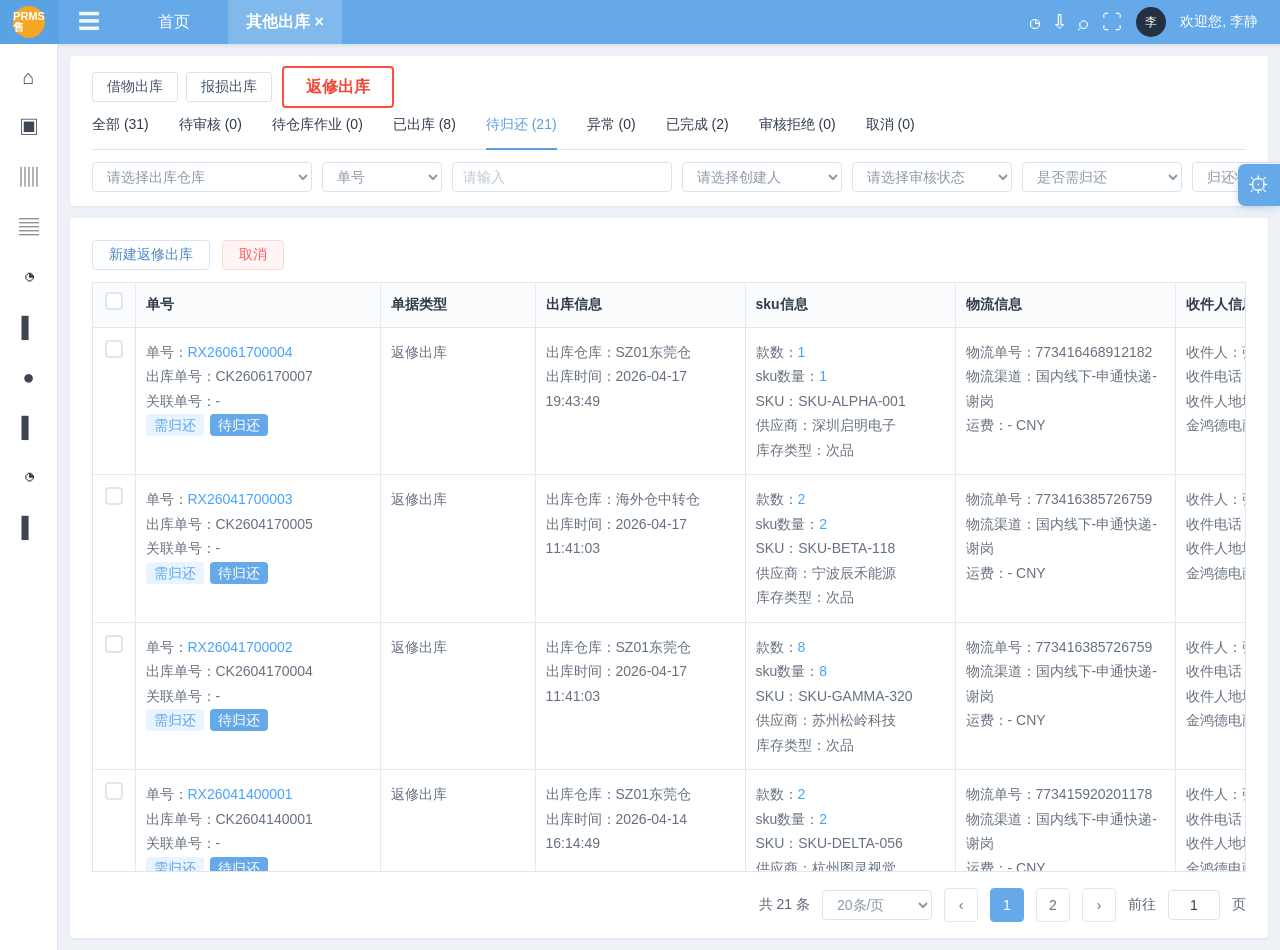
==== other-outbound-repair/index.html @ 4d8e74fb "add repair outbound standalone page" ====
<!doctype html>
<html lang="zh-CN">
<head>
  <meta charset="UTF-8" />
  <meta name="viewport" content="width=device-width, initial-scale=1.0" />
  <title>其他出库 - 返修出库原型</title>
  <style>
    * { box-sizing: border-box; }
    body {
      margin: 0;
      background: #eef2f7;
      color: #2f3b4a;
      font-family: -apple-system, BlinkMacSystemFont, "Segoe UI", "PingFang SC", "Microsoft YaHei", Arial, sans-serif;
      font-size: 14px;
    }
    button, input, select { font: inherit; }
    .topbar {
      height: 44px;
      background: #65a9e8;
      color: #fff;
      display: flex;
      align-items: center;
      box-shadow: 0 1px 4px rgba(29, 78, 130, .18);
    }
    .brand {
      width: 58px;
      height: 44px;
      display: flex;
      align-items: center;
      justify-content: center;
      background: #5aa2e4;
    }
    .brand-badge {
      width: 32px;
      height: 32px;
      border-radius: 50%;
      background: #f5a623;
      display: flex;
      align-items: center;
      justify-content: center;
      font-size: 11px;
      font-weight: 700;
      line-height: 1;
    }
    .menu-toggle {
      width: 62px;
      text-align: center;
      font-size: 22px;
      opacity: .95;
    }
    .main-nav {
      height: 44px;
      display: flex;
      align-items: stretch;
    }
    .main-nav a {
      min-width: 108px;
      padding: 0 18px;
      color: #fff;
      text-decoration: none;
      display: flex;
      align-items: center;
      justify-content: center;
      font-size: 16px;
    }
    .main-nav a.active {
      background: rgba(255,255,255,.18);
      font-weight: 600;
    }
    .top-actions {
      margin-left: auto;
      display: flex;
      align-items: center;
      gap: 14px;
      padding-right: 22px;
    }
    .top-icon { font-size: 20px; opacity: .95; }
    .avatar {
      width: 30px;
      height: 30px;
      border-radius: 50%;
      background: #233142;
      display: inline-flex;
      align-items: center;
      justify-content: center;
      font-size: 12px;
    }
    .layout {
      display: grid;
      grid-template-columns: 58px 1fr;
      min-height: calc(100vh - 44px);
    }
    .sidebar {
      background: #fff;
      border-right: 1px solid #dfe6ef;
      padding-top: 20px;
      display: flex;
      flex-direction: column;
      align-items: center;
      gap: 24px;
    }
    .side-icon {
      width: 26px;
      height: 26px;
      color: #3d4652;
      display: flex;
      align-items: center;
      justify-content: center;
      font-size: 20px;
    }
    .content {
      padding: 12px;
      min-width: 1200px;
    }
    .panel {
      background: #fff;
      border-radius: 4px;
      box-shadow: 0 1px 3px rgba(15, 23, 42, .06);
      margin-bottom: 12px;
      padding: 12px 22px 14px;
    }
    .biz-tabs {
      display: flex;
      align-items: center;
      gap: 8px;
      height: 38px;
      margin-bottom: 10px;
    }
    .biz-tab {
      min-width: 86px;
      height: 30px;
      border: 1px solid #d7e3ef;
      background: #fff;
      color: #41546a;
      border-radius: 3px;
      cursor: pointer;
    }
    .biz-tab.active {
      background: #67a9e7;
      border-color: #67a9e7;
      color: #fff;
    }
    .biz-tab.repair {
      position: relative;
      min-width: 112px;
      height: 42px;
      margin-left: 2px;
      border: 2px solid #ff4d3d;
      color: #f0493a;
      background: #fff;
      font-size: 16px;
      font-weight: 600;
      border-radius: 4px;
    }
    .state-tabs {
      display: flex;
      align-items: center;
      gap: 30px;
      height: 34px;
      border-bottom: 1px solid #dce4ec;
      margin-bottom: 12px;
    }
    .state-tab {
      height: 34px;
      color: #2f3b4a;
      cursor: pointer;
      white-space: nowrap;
      border-bottom: 2px solid transparent;
    }
    .state-tab.active {
      color: #5a9fe2;
      border-bottom-color: #5a9fe2;
    }
    .filters {
      display: grid;
      grid-template-columns: 220px 120px 220px 160px 160px 160px 150px 150px minmax(220px, 1fr) auto auto;
      gap: 10px;
      align-items: center;
    }
    .input, .select {
      width: 100%;
      height: 30px;
      border: 1px solid #dbe3ec;
      border-radius: 4px;
      background: #fff;
      color: #374151;
      padding: 0 10px;
      outline: none;
    }
    .input::placeholder { color: #bcc7d3; }
    .select { color: #8b98a8; }
    .date-range {
      display: grid;
      grid-template-columns: 1fr 24px 1fr;
      align-items: center;
      border: 1px solid #dbe3ec;
      border-radius: 4px;
      height: 30px;
      padding: 0 8px;
      color: #9aa6b4;
    }
    .date-range input {
      border: 0;
      outline: 0;
      min-width: 0;
      color: #8b98a8;
    }
    .btn {
      height: 30px;
      border: 1px solid #d6e5f5;
      border-radius: 4px;
      padding: 0 16px;
      background: #fff;
      color: #4b87c8;
      cursor: pointer;
      white-space: nowrap;
    }
    .btn.primary {
      background: #65a9e8;
      border-color: #65a9e8;
      color: #fff;
    }
    .btn.gray {
      background: #8b94a1;
      border-color: #8b94a1;
      color: #fff;
    }
    .btn.danger-light {
      color: #ff5b5b;
      background: #fff5f5;
      border-color: #ffd5d5;
    }
    .table-panel {
      background: #fff;
      border-radius: 4px;
      box-shadow: 0 1px 3px rgba(15, 23, 42, .06);
      padding: 22px 22px 16px;
    }
    .toolbar {
      display: flex;
      gap: 12px;
      margin-bottom: 12px;
    }
    .table-wrap {
      border: 1px solid #e1e6ec;
      overflow: auto;
      max-height: calc(100vh - 310px);
    }
    table {
      width: 100%;
      min-width: 1800px;
      border-collapse: collapse;
      table-layout: fixed;
    }
    th, td {
      border-right: 1px solid #e5e9ef;
      border-bottom: 1px solid #e5e9ef;
      padding: 12px 10px;
      vertical-align: top;
      text-align: left;
      line-height: 1.75;
      color: #66717f;
    }
    th {
      height: 42px;
      padding: 9px 10px;
      color: #2f3b4a;
      font-weight: 600;
      background: #fbfcfe;
    }
    tr:hover td { background: #fbfdff; }
    .check-col { width: 42px; text-align: center; }
    .order-col { width: 245px; }
    .type-col { width: 155px; }
    .warehouse-col { width: 210px; }
    .sku-col { width: 210px; }
    .logistics-col { width: 220px; }
    .receiver-col { width: 260px; }
    .other-col { width: 210px; }
    .time-col { width: 250px; }
    .action-col { width: 80px; text-align: center; }
    .link {
      color: #45a2ff;
      text-decoration: none;
      cursor: pointer;
    }
    .link-danger { color: #ff4d5f; }
    .tag {
      display: inline-flex;
      align-items: center;
      height: 22px;
      padding: 0 8px;
      border-radius: 4px;
      background: #e8f4ff;
      color: #5ca5eb;
      margin-right: 6px;
    }
    .tag.active { background: #66a9e9; color: #fff; }
    .checkbox {
      width: 18px;
      height: 18px;
      border: 2px solid #dfe6ee;
      border-radius: 4px;
      display: inline-block;
      background: #fff;
    }
    .pagination {
      display: flex;
      justify-content: flex-end;
      align-items: center;
      gap: 12px;
      padding-top: 16px;
      color: #5c6673;
    }
    .page-btn {
      width: 34px;
      height: 34px;
      border: 1px solid #e1e7ee;
      background: #fff;
      color: #6b7280;
      border-radius: 4px;
    }
    .page-btn.active {
      background: #65a9e8;
      color: #fff;
      border-color: #65a9e8;
    }
    .setting-float {
      position: fixed;
      right: 0;
      top: 164px;
      width: 42px;
      height: 42px;
      border-radius: 7px 0 0 7px;
      background: #65a9e8;
      color: #fff;
      display: flex;
      align-items: center;
      justify-content: center;
      font-size: 22px;
      box-shadow: 0 2px 8px rgba(52, 118, 176, .24);
    }
  </style>
</head>
<body>
  <header class="topbar">
    <div class="brand"><div class="brand-badge">PRMS<br>售</div></div>
    <div class="menu-toggle">☰</div>
    <nav class="main-nav">
      <a href="#">首页</a>
      <a class="active" href="#">其他出库 ×</a>
    </nav>
    <div class="top-actions">
      <span class="top-icon">◷</span>
      <span class="top-icon">⇩</span>
      <span class="top-icon">⌕</span>
      <span class="top-icon">⛶</span>
      <span class="avatar">李</span>
      <span>欢迎您, 李静</span>
    </div>
  </header>

  <div class="layout">
    <aside class="sidebar">
      <div class="side-icon">⌂</div>
      <div class="side-icon">▣</div>
      <div class="side-icon">▥</div>
      <div class="side-icon">▤</div>
      <div class="side-icon">◔</div>
      <div class="side-icon">▌</div>
      <div class="side-icon">●</div>
      <div class="side-icon">▌</div>
      <div class="side-icon">◔</div>
      <div class="side-icon">▌</div>
    </aside>

    <main class="content">
      <section class="panel">
        <div class="biz-tabs">
          <button class="biz-tab">借物出库</button>
          <button class="biz-tab">报损出库</button>
          <button class="biz-tab repair active">返修出库</button>
        </div>

        <div class="state-tabs">
          <div class="state-tab">全部 (31)</div>
          <div class="state-tab">待审核 (0)</div>
          <div class="state-tab">待仓库作业 (0)</div>
          <div class="state-tab">已出库 (8)</div>
          <div class="state-tab active">待归还 (21)</div>
          <div class="state-tab">异常 (0)</div>
          <div class="state-tab">已完成 (2)</div>
          <div class="state-tab">审核拒绝 (0)</div>
          <div class="state-tab">取消 (0)</div>
        </div>

        <div class="filters">
          <select class="select"><option>请选择出库仓库</option><option>SZ01东莞仓</option><option>海外仓中转仓</option></select>
          <select class="select"><option>单号</option><option>SKU</option><option>供应商</option></select>
          <input class="input" placeholder="请输入" />
          <select class="select"><option>请选择创建人</option><option>张晶</option><option>李静</option></select>
          <select class="select"><option>请选择审核状态</option><option>待审核</option><option>审核通过</option></select>
          <select class="select"><option>是否需归还</option><option>是</option><option>否</option></select>
          <select class="select"><option>归还状态</option><option>待归还</option><option>部分归还</option><option>已归还</option></select>
          <select class="select"><option>创建时间</option><option>更新时间</option></select>
          <div class="date-range"><input placeholder="开始日期" /><span>-</span><input placeholder="结束日期" /></div>
          <button class="btn primary">搜索</button>
          <button class="btn gray">重置</button>
        </div>
      </section>

      <section class="table-panel">
        <div class="toolbar">
          <button class="btn">新建返修出库</button>
          <button class="btn danger-light">取消</button>
        </div>

        <div class="table-wrap">
          <table>
            <thead>
              <tr>
                <th class="check-col"><span class="checkbox"></span></th>
                <th class="order-col">单号</th>
                <th class="type-col">单据类型</th>
                <th class="warehouse-col">出库信息</th>
                <th class="sku-col">sku信息</th>
                <th class="logistics-col">物流信息</th>
                <th class="receiver-col">收件人信息</th>
                <th class="other-col">其他</th>
                <th class="time-col">时间</th>
                <th class="action-col">操作</th>
              </tr>
            </thead>
            <tbody id="tableBody"></tbody>
          </table>
        </div>
        <div class="pagination">
          <span>共 21 条</span>
          <select class="select" style="width:110px;min-width:110px"><option>20条/页</option></select>
          <button class="page-btn">‹</button>
          <button class="page-btn active">1</button>
          <button class="page-btn">2</button>
          <button class="page-btn">›</button>
          <span>前往</span>
          <input class="input" style="width:52px;min-width:52px;text-align:center" value="1" />
          <span>页</span>
        </div>
      </section>
    </main>
  </div>

  <div class="setting-float">⚙</div>

  <script>
    const rows = [
      { no:'RX26061700004', out:'CK2606170007', warehouse:'SZ01东莞仓', time:'2026-04-17 19:43:49', style:1, qty:1, sku:'SKU-ALPHA-001', vendor:'深圳启明电子', repair:'待归还', logistics:'773416468912182', channel:'国内线下-申通快递-谢岗', receiver:'张晶', phone:'18975537514', address:'中国广东省深圳市龙岗区金鸿德电商产业园C栋5楼（前台收）', create:'2026-04-17 15:22:49', update:'2026-04-21 11:02:38' },
      { no:'RX26041700003', out:'CK2604170005', warehouse:'海外仓中转仓', time:'2026-04-17 11:41:03', style:2, qty:2, sku:'SKU-BETA-118', vendor:'宁波辰禾能源', repair:'待归还', logistics:'773416385726759', channel:'国内线下-申通快递-谢岗', receiver:'张晶', phone:'18975537514', address:'中国广东省深圳市龙岗区金鸿德电商产业园C栋5楼（前台收）', create:'2026-04-17 10:35:21', update:'2026-04-21 11:02:34' },
      { no:'RX26041700002', out:'CK2604170004', warehouse:'SZ01东莞仓', time:'2026-04-17 11:41:03', style:8, qty:8, sku:'SKU-GAMMA-320', vendor:'苏州松岭科技', repair:'待归还', logistics:'773416385726759', channel:'国内线下-申通快递-谢岗', receiver:'张晶', phone:'18975537514', address:'中国广东省深圳市龙岗区金鸿德电商产业园C栋5楼（前台收）', create:'2026-04-17 10:34:25', update:'2026-04-21 11:01:52' },
      { no:'RX26041400001', out:'CK2604140001', warehouse:'SZ01东莞仓', time:'2026-04-14 16:14:49', style:2, qty:2, sku:'SKU-DELTA-056', vendor:'杭州图灵视觉', repair:'待归还', logistics:'773415920201178', channel:'国内线下-申通快递-谢岗', receiver:'张晶', phone:'18975537514', address:'中国广东省深圳市龙岗区金鸿德电商产业园C栋5楼（前台收）', create:'2026-04-14 10:41:06', update:'2026-04-21 11:01:48' },
      { no:'RX26041000002', out:'CK2604100002', warehouse:'SZ01东莞仓', time:'2026-04-10 18:46:37', style:2, qty:2, sku:'SKU-EPS-205', vendor:'东莞锐鑫电子', repair:'待归还', logistics:'773415281422994', channel:'淘宝-申通（谢岗）', receiver:'张晶', phone:'18975537514', address:'中国广东省深圳市龙岗区金鸿德电商产业园C栋5楼（前台收）', create:'2026-04-10 11:07:04', update:'2026-04-17 09:48:53' }
    ];

    const body = document.querySelector('#tableBody');
    body.innerHTML = rows.map(row => `
      <tr>
        <td class="check-col"><span class="checkbox"></span></td>
        <td>
          单号：<a class="link">${row.no}</a><br>
          出库单号：${row.out}<br>
          关联单号：-<br>
          <span class="tag">需归还</span><span class="tag active">${row.repair}</span>
        </td>
        <td>返修出库</td>
        <td>出库仓库：${row.warehouse}<br>出库时间：${row.time}</td>
        <td>
          款数：<a class="link">${row.style}</a><br>
          sku数量：<a class="link">${row.qty}</a><br>
          SKU：${row.sku}<br>
          供应商：${row.vendor}<br>
          库存类型：次品
        </td>
        <td>物流单号：${row.logistics}<br>物流渠道：${row.channel}<br>运费：- CNY</td>
        <td>收件人：${row.receiver}<br>收件电话：${row.phone}<br>收件人地址：${row.address}</td>
        <td>所属部门：产品开发中心-工业开发部<br>备注：返修出库<br>附件：<a class="link">上传</a></td>
        <td>创建人：张晶<br>创建时间：${row.create}<br>更新人：张晶<br>更新时间：${row.update}</td>
        <td class="action-col">
          <a class="link">查看</a><br>
          <a class="link">返修</a><br>
          <a class="link-danger">报损</a><br>
          <a class="link">日志</a>
        </td>
      </tr>
    `).join('');

    document.querySelectorAll('.biz-tab').forEach(tab => {
      tab.addEventListener('click', () => {
        document.querySelectorAll('.biz-tab').forEach(item => item.classList.remove('active'));
        tab.classList.add('active');
      });
    });
    document.querySelectorAll('.state-tab').forEach(tab => {
      tab.addEventListener('click', () => {
        document.querySelectorAll('.state-tab').forEach(item => item.classList.remove('active'));
        tab.classList.add('active');
      });
    });
  </script>
</body>
</html>
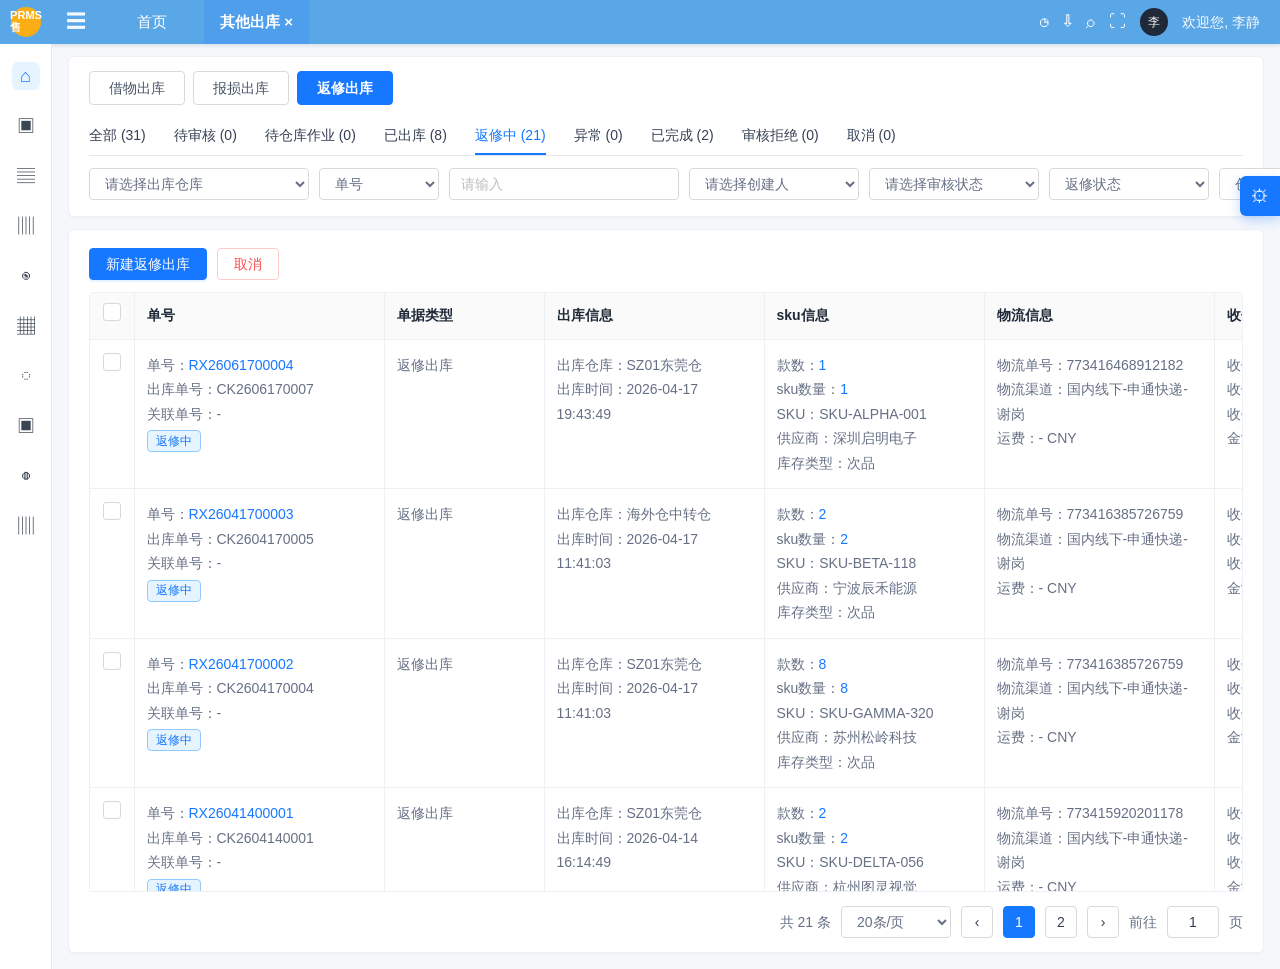
==== commit 2397495f: "polish repair outbound ant layout" ====
--- a/other-outbound-repair/index.html
+++ b/other-outbound-repair/index.html
@@ -3,49 +3,60 @@
 <head>
   <meta charset="UTF-8" />
   <meta name="viewport" content="width=device-width, initial-scale=1.0" />
-  <title>其他出库 - 返修出库原型</title>
+  <title>其他出库 - 返修出库</title>
   <style>
+    :root {
+      --primary: #1677ff;
+      --primary-hover: #4096ff;
+      --text: #1f2937;
+      --muted: #667085;
+      --border: #d9d9d9;
+      --border-light: #edf0f5;
+      --bg: #f5f7fa;
+      --header: #5aa7e8;
+      --danger: #ff4d4f;
+    }
     * { box-sizing: border-box; }
     body {
       margin: 0;
-      background: #eef2f7;
-      color: #2f3b4a;
+      background: var(--bg);
+      color: var(--text);
       font-family: -apple-system, BlinkMacSystemFont, "Segoe UI", "PingFang SC", "Microsoft YaHei", Arial, sans-serif;
       font-size: 14px;
+      line-height: 1.5715;
     }
     button, input, select { font: inherit; }
     .topbar {
       height: 44px;
-      background: #65a9e8;
-      color: #fff;
-      display: flex;
-      align-items: center;
-      box-shadow: 0 1px 4px rgba(29, 78, 130, .18);
+      background: var(--header);
+      color: #fff;
+      display: flex;
+      align-items: center;
+      box-shadow: 0 1px 4px rgba(31, 74, 120, .18);
     }
     .brand {
-      width: 58px;
+      width: 52px;
       height: 44px;
       display: flex;
       align-items: center;
       justify-content: center;
-      background: #5aa2e4;
     }
     .brand-badge {
-      width: 32px;
-      height: 32px;
+      width: 30px;
+      height: 30px;
       border-radius: 50%;
-      background: #f5a623;
+      background: #faad14;
       display: flex;
       align-items: center;
       justify-content: center;
       font-size: 11px;
       font-weight: 700;
-      line-height: 1;
+      line-height: 1.05;
     }
     .menu-toggle {
-      width: 62px;
+      width: 48px;
       text-align: center;
-      font-size: 22px;
+      font-size: 20px;
       opacity: .95;
     }
     .main-nav {
@@ -54,17 +65,17 @@
       align-items: stretch;
     }
     .main-nav a {
-      min-width: 108px;
-      padding: 0 18px;
+      min-width: 104px;
+      padding: 0 16px;
       color: #fff;
       text-decoration: none;
       display: flex;
       align-items: center;
       justify-content: center;
-      font-size: 16px;
+      font-size: 15px;
     }
     .main-nav a.active {
-      background: rgba(255,255,255,.18);
+      background: rgba(22, 119, 255, .18);
       font-weight: 600;
     }
     .top-actions {
@@ -72,14 +83,15 @@
       display: flex;
       align-items: center;
       gap: 14px;
-      padding-right: 22px;
-    }
-    .top-icon { font-size: 20px; opacity: .95; }
+      padding-right: 20px;
+      color: rgba(255,255,255,.95);
+    }
+    .top-icon { font-size: 17px; }
     .avatar {
-      width: 30px;
-      height: 30px;
+      width: 28px;
+      height: 28px;
       border-radius: 50%;
-      background: #233142;
+      background: #1f2937;
       display: inline-flex;
       align-items: center;
       justify-content: center;
@@ -87,220 +99,245 @@
     }
     .layout {
       display: grid;
-      grid-template-columns: 58px 1fr;
+      grid-template-columns: 52px minmax(1180px, 1fr);
       min-height: calc(100vh - 44px);
     }
     .sidebar {
       background: #fff;
-      border-right: 1px solid #dfe6ef;
-      padding-top: 20px;
+      border-right: 1px solid #e6ebf2;
+      padding-top: 18px;
       display: flex;
       flex-direction: column;
       align-items: center;
-      gap: 24px;
+      gap: 22px;
     }
     .side-icon {
-      width: 26px;
-      height: 26px;
-      color: #3d4652;
+      width: 28px;
+      height: 28px;
+      color: #3b4654;
       display: flex;
       align-items: center;
       justify-content: center;
-      font-size: 20px;
+      border-radius: 6px;
+      font-size: 18px;
+    }
+    .side-icon.active {
+      background: #e6f4ff;
+      color: var(--primary);
     }
     .content {
-      padding: 12px;
-      min-width: 1200px;
-    }
-    .panel {
-      background: #fff;
-      border-radius: 4px;
-      box-shadow: 0 1px 3px rgba(15, 23, 42, .06);
+      padding: 12px 16px 16px;
+      overflow-x: auto;
+    }
+    .card {
+      background: #fff;
+      border-radius: 6px;
+      box-shadow: 0 1px 2px rgba(16, 24, 40, .04);
+      border: 1px solid #edf0f5;
+    }
+    .filter-card {
+      padding: 14px 20px 16px;
       margin-bottom: 12px;
-      padding: 12px 22px 14px;
     }
     .biz-tabs {
       display: flex;
       align-items: center;
       gap: 8px;
+      margin-bottom: 12px;
+    }
+    .biz-tab {
+      height: 34px;
+      min-width: 96px;
+      padding: 0 18px;
+      border: 1px solid var(--border);
+      background: #fff;
+      color: #475467;
+      border-radius: 4px;
+      cursor: pointer;
+      transition: all .18s;
+    }
+    .biz-tab:hover {
+      color: var(--primary);
+      border-color: var(--primary-hover);
+    }
+    .biz-tab.active {
+      background: var(--primary);
+      border-color: var(--primary);
+      color: #fff;
+      font-weight: 600;
+    }
+    .state-tabs {
+      display: flex;
+      align-items: center;
+      gap: 28px;
+      min-height: 38px;
+      border-bottom: 1px solid #e5e7eb;
+      margin-bottom: 12px;
+      overflow-x: auto;
+      white-space: nowrap;
+    }
+    .state-tab {
       height: 38px;
-      margin-bottom: 10px;
-    }
-    .biz-tab {
-      min-width: 86px;
-      height: 30px;
-      border: 1px solid #d7e3ef;
-      background: #fff;
-      color: #41546a;
-      border-radius: 3px;
+      color: #344054;
       cursor: pointer;
-    }
-    .biz-tab.active {
-      background: #67a9e7;
-      border-color: #67a9e7;
-      color: #fff;
-    }
-    .biz-tab.repair {
-      position: relative;
-      min-width: 112px;
-      height: 42px;
-      margin-left: 2px;
-      border: 2px solid #ff4d3d;
-      color: #f0493a;
-      background: #fff;
-      font-size: 16px;
-      font-weight: 600;
-      border-radius: 4px;
-    }
-    .state-tabs {
-      display: flex;
-      align-items: center;
-      gap: 30px;
-      height: 34px;
-      border-bottom: 1px solid #dce4ec;
-      margin-bottom: 12px;
-    }
-    .state-tab {
-      height: 34px;
-      color: #2f3b4a;
-      cursor: pointer;
-      white-space: nowrap;
       border-bottom: 2px solid transparent;
-    }
+      display: flex;
+      align-items: center;
+      transition: all .18s;
+    }
+    .state-tab:hover { color: var(--primary); }
     .state-tab.active {
-      color: #5a9fe2;
-      border-bottom-color: #5a9fe2;
+      color: var(--primary);
+      border-bottom-color: var(--primary);
+      font-weight: 500;
     }
     .filters {
       display: grid;
-      grid-template-columns: 220px 120px 220px 160px 160px 160px 150px 150px minmax(220px, 1fr) auto auto;
+      grid-template-columns: 220px 120px 230px 170px 170px 160px 160px minmax(230px, 1fr) auto auto;
       gap: 10px;
       align-items: center;
     }
     .input, .select {
       width: 100%;
-      height: 30px;
-      border: 1px solid #dbe3ec;
-      border-radius: 4px;
-      background: #fff;
-      color: #374151;
-      padding: 0 10px;
+      height: 32px;
+      border: 1px solid var(--border);
+      border-radius: 4px;
+      background: #fff;
+      color: #344054;
+      padding: 0 11px;
       outline: none;
-    }
-    .input::placeholder { color: #bcc7d3; }
-    .select { color: #8b98a8; }
+      transition: border-color .18s, box-shadow .18s;
+    }
+    .input:focus, .select:focus, .date-range:focus-within {
+      border-color: var(--primary);
+      box-shadow: 0 0 0 2px rgba(22, 119, 255, .1);
+    }
+    .input::placeholder { color: #bfbfbf; }
+    .select { color: #667085; }
     .date-range {
       display: grid;
       grid-template-columns: 1fr 24px 1fr;
       align-items: center;
-      border: 1px solid #dbe3ec;
-      border-radius: 4px;
-      height: 30px;
-      padding: 0 8px;
-      color: #9aa6b4;
+      border: 1px solid var(--border);
+      border-radius: 4px;
+      height: 32px;
+      padding: 0 10px;
+      color: #98a2b3;
+      transition: border-color .18s, box-shadow .18s;
     }
     .date-range input {
       border: 0;
       outline: 0;
       min-width: 0;
-      color: #8b98a8;
+      color: #344054;
     }
     .btn {
-      height: 30px;
-      border: 1px solid #d6e5f5;
+      height: 32px;
+      border: 1px solid var(--border);
       border-radius: 4px;
       padding: 0 16px;
       background: #fff;
-      color: #4b87c8;
+      color: #344054;
       cursor: pointer;
       white-space: nowrap;
+      transition: all .18s;
+    }
+    .btn:hover {
+      color: var(--primary);
+      border-color: var(--primary-hover);
     }
     .btn.primary {
-      background: #65a9e8;
-      border-color: #65a9e8;
-      color: #fff;
-    }
-    .btn.gray {
-      background: #8b94a1;
-      border-color: #8b94a1;
+      background: var(--primary);
+      border-color: var(--primary);
+      color: #fff;
+      box-shadow: 0 2px 0 rgba(5, 145, 255, .1);
+    }
+    .btn.primary:hover {
+      background: var(--primary-hover);
+      border-color: var(--primary-hover);
       color: #fff;
     }
     .btn.danger-light {
-      color: #ff5b5b;
-      background: #fff5f5;
-      border-color: #ffd5d5;
-    }
-    .table-panel {
-      background: #fff;
-      border-radius: 4px;
-      box-shadow: 0 1px 3px rgba(15, 23, 42, .06);
-      padding: 22px 22px 16px;
+      color: var(--danger);
+      background: #fff;
+      border-color: #ffccc7;
+    }
+    .table-card {
+      padding: 18px 20px 14px;
     }
     .toolbar {
       display: flex;
-      gap: 12px;
+      gap: 10px;
       margin-bottom: 12px;
     }
     .table-wrap {
-      border: 1px solid #e1e6ec;
+      border: 1px solid var(--border-light);
+      border-radius: 4px;
       overflow: auto;
-      max-height: calc(100vh - 310px);
+      max-height: calc(100vh - 300px);
+      background: #fff;
     }
     table {
       width: 100%;
-      min-width: 1800px;
+      min-width: 1760px;
       border-collapse: collapse;
       table-layout: fixed;
     }
     th, td {
-      border-right: 1px solid #e5e9ef;
-      border-bottom: 1px solid #e5e9ef;
-      padding: 12px 10px;
+      border-right: 1px solid var(--border-light);
+      border-bottom: 1px solid var(--border-light);
+      padding: 13px 12px;
       vertical-align: top;
       text-align: left;
       line-height: 1.75;
-      color: #66717f;
+      color: #667085;
+      word-break: break-word;
     }
     th {
-      height: 42px;
-      padding: 9px 10px;
-      color: #2f3b4a;
+      position: sticky;
+      top: 0;
+      z-index: 1;
+      height: 44px;
+      padding: 10px 12px;
+      color: #1f2937;
       font-weight: 600;
-      background: #fbfcfe;
-    }
-    tr:hover td { background: #fbfdff; }
-    .check-col { width: 42px; text-align: center; }
-    .order-col { width: 245px; }
-    .type-col { width: 155px; }
-    .warehouse-col { width: 210px; }
-    .sku-col { width: 210px; }
-    .logistics-col { width: 220px; }
-    .receiver-col { width: 260px; }
-    .other-col { width: 210px; }
-    .time-col { width: 250px; }
-    .action-col { width: 80px; text-align: center; }
+      background: #fafafa;
+    }
+    tr:hover td { background: #fafcff; }
+    .check-col { width: 44px; text-align: center; }
+    .order-col { width: 250px; }
+    .type-col { width: 160px; }
+    .warehouse-col { width: 220px; }
+    .sku-col { width: 220px; }
+    .logistics-col { width: 230px; }
+    .receiver-col { width: 275px; }
+    .other-col { width: 220px; }
+    .time-col { width: 260px; }
+    .action-col { width: 82px; text-align: center; }
     .link {
-      color: #45a2ff;
+      color: var(--primary);
       text-decoration: none;
       cursor: pointer;
     }
-    .link-danger { color: #ff4d5f; }
-    .tag {
+    .link:hover { color: var(--primary-hover); }
+    .link-danger { color: var(--danger); }
+    .status-tag {
       display: inline-flex;
       align-items: center;
       height: 22px;
       padding: 0 8px;
       border-radius: 4px;
-      background: #e8f4ff;
-      color: #5ca5eb;
-      margin-right: 6px;
-    }
-    .tag.active { background: #66a9e9; color: #fff; }
+      background: #e6f4ff;
+      color: var(--primary);
+      border: 1px solid #91caff;
+      font-size: 12px;
+      margin-top: 4px;
+    }
     .checkbox {
       width: 18px;
       height: 18px;
-      border: 2px solid #dfe6ee;
-      border-radius: 4px;
+      border: 1px solid #d9d9d9;
+      border-radius: 3px;
       display: inline-block;
       background: #fff;
     }
@@ -308,37 +345,38 @@
       display: flex;
       justify-content: flex-end;
       align-items: center;
-      gap: 12px;
-      padding-top: 16px;
-      color: #5c6673;
+      gap: 10px;
+      padding-top: 14px;
+      color: #667085;
     }
     .page-btn {
-      width: 34px;
-      height: 34px;
-      border: 1px solid #e1e7ee;
-      background: #fff;
-      color: #6b7280;
-      border-radius: 4px;
+      min-width: 32px;
+      height: 32px;
+      border: 1px solid var(--border);
+      background: #fff;
+      color: #344054;
+      border-radius: 4px;
+      cursor: pointer;
     }
     .page-btn.active {
-      background: #65a9e8;
-      color: #fff;
-      border-color: #65a9e8;
+      background: var(--primary);
+      color: #fff;
+      border-color: var(--primary);
     }
     .setting-float {
       position: fixed;
       right: 0;
-      top: 164px;
-      width: 42px;
-      height: 42px;
-      border-radius: 7px 0 0 7px;
-      background: #65a9e8;
+      top: 176px;
+      width: 40px;
+      height: 40px;
+      border-radius: 6px 0 0 6px;
+      background: var(--primary);
       color: #fff;
       display: flex;
       align-items: center;
       justify-content: center;
-      font-size: 22px;
-      box-shadow: 0 2px 8px rgba(52, 118, 176, .24);
+      font-size: 18px;
+      box-shadow: 0 4px 12px rgba(22, 119, 255, .28);
     }
   </style>
 </head>
@@ -362,24 +400,24 @@
 
   <div class="layout">
     <aside class="sidebar">
-      <div class="side-icon">⌂</div>
+      <div class="side-icon active">⌂</div>
       <div class="side-icon">▣</div>
+      <div class="side-icon">▤</div>
       <div class="side-icon">▥</div>
-      <div class="side-icon">▤</div>
-      <div class="side-icon">◔</div>
-      <div class="side-icon">▌</div>
-      <div class="side-icon">●</div>
-      <div class="side-icon">▌</div>
-      <div class="side-icon">◔</div>
-      <div class="side-icon">▌</div>
+      <div class="side-icon">◉</div>
+      <div class="side-icon">▦</div>
+      <div class="side-icon">◌</div>
+      <div class="side-icon">▣</div>
+      <div class="side-icon">◍</div>
+      <div class="side-icon">▥</div>
     </aside>
 
     <main class="content">
-      <section class="panel">
+      <section class="card filter-card">
         <div class="biz-tabs">
           <button class="biz-tab">借物出库</button>
           <button class="biz-tab">报损出库</button>
-          <button class="biz-tab repair active">返修出库</button>
+          <button class="biz-tab active">返修出库</button>
         </div>
 
         <div class="state-tabs">
@@ -387,7 +425,7 @@
           <div class="state-tab">待审核 (0)</div>
           <div class="state-tab">待仓库作业 (0)</div>
           <div class="state-tab">已出库 (8)</div>
-          <div class="state-tab active">待归还 (21)</div>
+          <div class="state-tab active">返修中 (21)</div>
           <div class="state-tab">异常 (0)</div>
           <div class="state-tab">已完成 (2)</div>
           <div class="state-tab">审核拒绝 (0)</div>
@@ -400,18 +438,17 @@
           <input class="input" placeholder="请输入" />
           <select class="select"><option>请选择创建人</option><option>张晶</option><option>李静</option></select>
           <select class="select"><option>请选择审核状态</option><option>待审核</option><option>审核通过</option></select>
-          <select class="select"><option>是否需归还</option><option>是</option><option>否</option></select>
-          <select class="select"><option>归还状态</option><option>待归还</option><option>部分归还</option><option>已归还</option></select>
+          <select class="select"><option>返修状态</option><option>返修中</option><option>已完成</option><option>异常</option></select>
           <select class="select"><option>创建时间</option><option>更新时间</option></select>
           <div class="date-range"><input placeholder="开始日期" /><span>-</span><input placeholder="结束日期" /></div>
           <button class="btn primary">搜索</button>
-          <button class="btn gray">重置</button>
+          <button class="btn">重置</button>
         </div>
       </section>
 
-      <section class="table-panel">
+      <section class="card table-card">
         <div class="toolbar">
-          <button class="btn">新建返修出库</button>
+          <button class="btn primary">新建返修出库</button>
           <button class="btn danger-light">取消</button>
         </div>
 
@@ -453,11 +490,11 @@
 
   <script>
     const rows = [
-      { no:'RX26061700004', out:'CK2606170007', warehouse:'SZ01东莞仓', time:'2026-04-17 19:43:49', style:1, qty:1, sku:'SKU-ALPHA-001', vendor:'深圳启明电子', repair:'待归还', logistics:'773416468912182', channel:'国内线下-申通快递-谢岗', receiver:'张晶', phone:'18975537514', address:'中国广东省深圳市龙岗区金鸿德电商产业园C栋5楼（前台收）', create:'2026-04-17 15:22:49', update:'2026-04-21 11:02:38' },
-      { no:'RX26041700003', out:'CK2604170005', warehouse:'海外仓中转仓', time:'2026-04-17 11:41:03', style:2, qty:2, sku:'SKU-BETA-118', vendor:'宁波辰禾能源', repair:'待归还', logistics:'773416385726759', channel:'国内线下-申通快递-谢岗', receiver:'张晶', phone:'18975537514', address:'中国广东省深圳市龙岗区金鸿德电商产业园C栋5楼（前台收）', create:'2026-04-17 10:35:21', update:'2026-04-21 11:02:34' },
-      { no:'RX26041700002', out:'CK2604170004', warehouse:'SZ01东莞仓', time:'2026-04-17 11:41:03', style:8, qty:8, sku:'SKU-GAMMA-320', vendor:'苏州松岭科技', repair:'待归还', logistics:'773416385726759', channel:'国内线下-申通快递-谢岗', receiver:'张晶', phone:'18975537514', address:'中国广东省深圳市龙岗区金鸿德电商产业园C栋5楼（前台收）', create:'2026-04-17 10:34:25', update:'2026-04-21 11:01:52' },
-      { no:'RX26041400001', out:'CK2604140001', warehouse:'SZ01东莞仓', time:'2026-04-14 16:14:49', style:2, qty:2, sku:'SKU-DELTA-056', vendor:'杭州图灵视觉', repair:'待归还', logistics:'773415920201178', channel:'国内线下-申通快递-谢岗', receiver:'张晶', phone:'18975537514', address:'中国广东省深圳市龙岗区金鸿德电商产业园C栋5楼（前台收）', create:'2026-04-14 10:41:06', update:'2026-04-21 11:01:48' },
-      { no:'RX26041000002', out:'CK2604100002', warehouse:'SZ01东莞仓', time:'2026-04-10 18:46:37', style:2, qty:2, sku:'SKU-EPS-205', vendor:'东莞锐鑫电子', repair:'待归还', logistics:'773415281422994', channel:'淘宝-申通（谢岗）', receiver:'张晶', phone:'18975537514', address:'中国广东省深圳市龙岗区金鸿德电商产业园C栋5楼（前台收）', create:'2026-04-10 11:07:04', update:'2026-04-17 09:48:53' }
+      { no:'RX26061700004', out:'CK2606170007', warehouse:'SZ01东莞仓', time:'2026-04-17 19:43:49', style:1, qty:1, sku:'SKU-ALPHA-001', vendor:'深圳启明电子', status:'返修中', logistics:'773416468912182', channel:'国内线下-申通快递-谢岗', receiver:'张晶', phone:'18975537514', address:'中国广东省深圳市龙岗区金鸿德电商产业园C栋5楼（前台收）', create:'2026-04-17 15:22:49', update:'2026-04-21 11:02:38' },
+      { no:'RX26041700003', out:'CK2604170005', warehouse:'海外仓中转仓', time:'2026-04-17 11:41:03', style:2, qty:2, sku:'SKU-BETA-118', vendor:'宁波辰禾能源', status:'返修中', logistics:'773416385726759', channel:'国内线下-申通快递-谢岗', receiver:'张晶', phone:'18975537514', address:'中国广东省深圳市龙岗区金鸿德电商产业园C栋5楼（前台收）', create:'2026-04-17 10:35:21', update:'2026-04-21 11:02:34' },
+      { no:'RX26041700002', out:'CK2604170004', warehouse:'SZ01东莞仓', time:'2026-04-17 11:41:03', style:8, qty:8, sku:'SKU-GAMMA-320', vendor:'苏州松岭科技', status:'返修中', logistics:'773416385726759', channel:'国内线下-申通快递-谢岗', receiver:'张晶', phone:'18975537514', address:'中国广东省深圳市龙岗区金鸿德电商产业园C栋5楼（前台收）', create:'2026-04-17 10:34:25', update:'2026-04-21 11:01:52' },
+      { no:'RX26041400001', out:'CK2604140001', warehouse:'SZ01东莞仓', time:'2026-04-14 16:14:49', style:2, qty:2, sku:'SKU-DELTA-056', vendor:'杭州图灵视觉', status:'返修中', logistics:'773415920201178', channel:'国内线下-申通快递-谢岗', receiver:'张晶', phone:'18975537514', address:'中国广东省深圳市龙岗区金鸿德电商产业园C栋5楼（前台收）', create:'2026-04-14 10:41:06', update:'2026-04-21 11:01:48' },
+      { no:'RX26041000002', out:'CK2604100002', warehouse:'SZ01东莞仓', time:'2026-04-10 18:46:37', style:2, qty:2, sku:'SKU-EPS-205', vendor:'东莞锐鑫电子', status:'返修中', logistics:'773415281422994', channel:'淘宝-申通（谢岗）', receiver:'张晶', phone:'18975537514', address:'中国广东省深圳市龙岗区金鸿德电商产业园C栋5楼（前台收）', create:'2026-04-10 11:07:04', update:'2026-04-17 09:48:53' }
     ];
 
     const body = document.querySelector('#tableBody');
@@ -468,7 +505,7 @@
           单号：<a class="link">${row.no}</a><br>
           出库单号：${row.out}<br>
           关联单号：-<br>
-          <span class="tag">需归还</span><span class="tag active">${row.repair}</span>
+          <span class="status-tag">${row.status}</span>
         </td>
         <td>返修出库</td>
         <td>出库仓库：${row.warehouse}<br>出库时间：${row.time}</td>
@@ -485,7 +522,7 @@
         <td>创建人：张晶<br>创建时间：${row.create}<br>更新人：张晶<br>更新时间：${row.update}</td>
         <td class="action-col">
           <a class="link">查看</a><br>
-          <a class="link">返修</a><br>
+          <a class="link">归还</a><br>
           <a class="link-danger">报损</a><br>
           <a class="link">日志</a>
         </td>
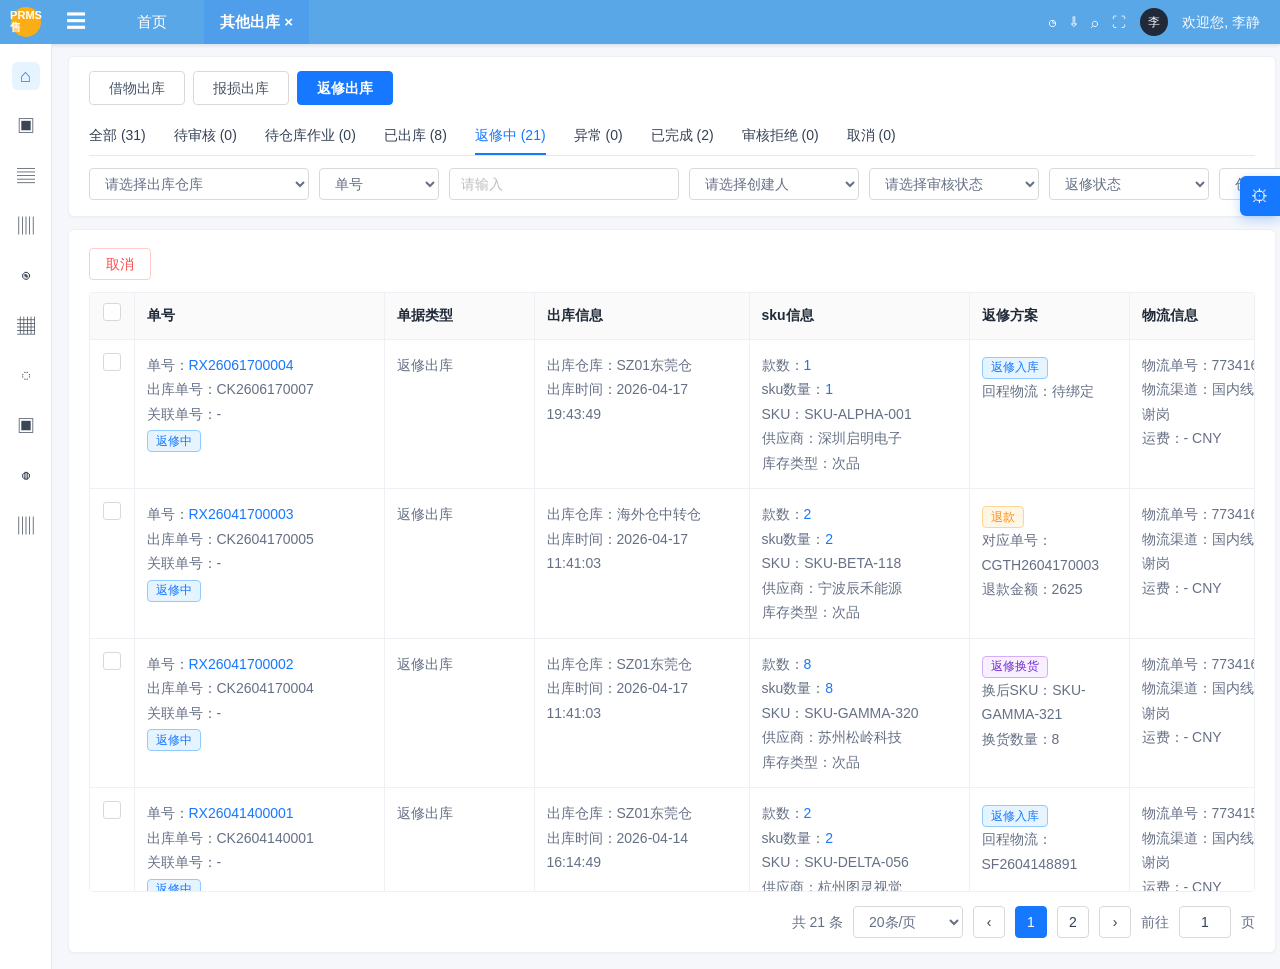
==== commit cc8caaf3: "enhance repair outbound scheme actions" ====
--- a/other-outbound-repair/index.html
+++ b/other-outbound-repair/index.html
@@ -8,13 +8,15 @@
     :root {
       --primary: #1677ff;
       --primary-hover: #4096ff;
+      --danger: #ff4d4f;
+      --warning: #faad14;
+      --purple: #722ed1;
       --text: #1f2937;
-      --muted: #667085;
+      --sub: #667085;
       --border: #d9d9d9;
-      --border-light: #edf0f5;
+      --line: #edf0f5;
       --bg: #f5f7fa;
       --header: #5aa7e8;
-      --danger: #ff4d4f;
     }
     * { box-sizing: border-box; }
     body {
@@ -57,7 +59,6 @@
       width: 48px;
       text-align: center;
       font-size: 20px;
-      opacity: .95;
     }
     .main-nav {
       height: 44px;
@@ -86,7 +87,6 @@
       padding-right: 20px;
       color: rgba(255,255,255,.95);
     }
-    .top-icon { font-size: 17px; }
     .avatar {
       width: 28px;
       height: 28px;
@@ -99,7 +99,7 @@
     }
     .layout {
       display: grid;
-      grid-template-columns: 52px minmax(1180px, 1fr);
+      grid-template-columns: 52px minmax(1240px, 1fr);
       min-height: calc(100vh - 44px);
     }
     .sidebar {
@@ -133,7 +133,7 @@
       background: #fff;
       border-radius: 6px;
       box-shadow: 0 1px 2px rgba(16, 24, 40, .04);
-      border: 1px solid #edf0f5;
+      border: 1px solid var(--line);
     }
     .filter-card {
       padding: 14px 20px 16px;
@@ -208,6 +208,11 @@
       outline: none;
       transition: border-color .18s, box-shadow .18s;
     }
+    textarea.input {
+      height: 72px;
+      padding: 8px 11px;
+      resize: none;
+    }
     .input:focus, .select:focus, .date-range:focus-within {
       border-color: var(--primary);
       box-shadow: 0 0 0 2px rgba(22, 119, 255, .1);
@@ -262,16 +267,14 @@
       background: #fff;
       border-color: #ffccc7;
     }
-    .table-card {
-      padding: 18px 20px 14px;
-    }
+    .table-card { padding: 18px 20px 14px; }
     .toolbar {
       display: flex;
       gap: 10px;
       margin-bottom: 12px;
     }
     .table-wrap {
-      border: 1px solid var(--border-light);
+      border: 1px solid var(--line);
       border-radius: 4px;
       overflow: auto;
       max-height: calc(100vh - 300px);
@@ -279,13 +282,13 @@
     }
     table {
       width: 100%;
-      min-width: 1760px;
+      min-width: 1920px;
       border-collapse: collapse;
       table-layout: fixed;
     }
     th, td {
-      border-right: 1px solid var(--border-light);
-      border-bottom: 1px solid var(--border-light);
+      border-right: 1px solid var(--line);
+      border-bottom: 1px solid var(--line);
       padding: 13px 12px;
       vertical-align: top;
       text-align: left;
@@ -306,32 +309,49 @@
     tr:hover td { background: #fafcff; }
     .check-col { width: 44px; text-align: center; }
     .order-col { width: 250px; }
-    .type-col { width: 160px; }
-    .warehouse-col { width: 220px; }
+    .type-col { width: 150px; }
+    .warehouse-col { width: 215px; }
     .sku-col { width: 220px; }
-    .logistics-col { width: 230px; }
-    .receiver-col { width: 275px; }
-    .other-col { width: 220px; }
-    .time-col { width: 260px; }
-    .action-col { width: 82px; text-align: center; }
-    .link {
+    .solution-col { width: 160px; }
+    .logistics-col { width: 225px; }
+    .receiver-col { width: 260px; }
+    .other-col { width: 210px; }
+    .time-col { width: 250px; }
+    .action-col { width: 130px; text-align: center; }
+    .link, .action-link {
       color: var(--primary);
       text-decoration: none;
       cursor: pointer;
     }
-    .link:hover { color: var(--primary-hover); }
-    .link-danger { color: var(--danger); }
-    .status-tag {
+    .link:hover, .action-link:hover { color: var(--primary-hover); }
+    .action-link {
+      display: inline-block;
+      border: 0;
+      background: transparent;
+      padding: 0;
+      line-height: 1.9;
+    }
+    .status-tag, .solution-tag {
       display: inline-flex;
       align-items: center;
       height: 22px;
       padding: 0 8px;
       border-radius: 4px;
+      font-size: 12px;
       background: #e6f4ff;
       color: var(--primary);
       border: 1px solid #91caff;
-      font-size: 12px;
       margin-top: 4px;
+    }
+    .solution-tag.refund {
+      color: #fa8c16;
+      background: #fff7e6;
+      border-color: #ffd591;
+    }
+    .solution-tag.exchange {
+      color: var(--purple);
+      background: #f9f0ff;
+      border-color: #d3adf7;
     }
     .checkbox {
       width: 18px;
@@ -378,6 +398,146 @@
       font-size: 18px;
       box-shadow: 0 4px 12px rgba(22, 119, 255, .28);
     }
+    .modal-mask {
+      position: fixed;
+      inset: 0;
+      z-index: 20;
+      display: none;
+      align-items: center;
+      justify-content: center;
+      background: rgba(15, 23, 42, .45);
+      padding: 24px;
+    }
+    .modal-mask.open { display: flex; }
+    .modal {
+      width: 560px;
+      max-height: calc(100vh - 56px);
+      background: #fff;
+      border-radius: 6px;
+      box-shadow: 0 12px 32px rgba(15, 23, 42, .22);
+      display: flex;
+      flex-direction: column;
+      overflow: hidden;
+    }
+    .modal.wide { width: 980px; }
+    .modal-header {
+      height: 56px;
+      padding: 0 24px;
+      display: flex;
+      align-items: center;
+      justify-content: space-between;
+      border-bottom: 1px solid #f0f0f0;
+      font-weight: 600;
+      font-size: 16px;
+    }
+    .modal-close {
+      border: 0;
+      background: transparent;
+      color: #667085;
+      font-size: 20px;
+      cursor: pointer;
+    }
+    .modal-body {
+      padding: 22px 24px;
+      overflow: auto;
+    }
+    .modal-footer {
+      padding: 12px 24px;
+      display: flex;
+      justify-content: flex-end;
+      gap: 10px;
+      border-top: 1px solid #f0f0f0;
+      background: #fff;
+    }
+    .form-grid {
+      display: grid;
+      grid-template-columns: repeat(2, minmax(0, 1fr));
+      gap: 16px 24px;
+      align-items: start;
+    }
+    .form-grid.three { grid-template-columns: repeat(3, minmax(0, 1fr)); }
+    .form-item label {
+      display: block;
+      margin-bottom: 6px;
+      color: #344054;
+    }
+    .required::before {
+      content: "*";
+      color: var(--danger);
+      margin-right: 4px;
+    }
+    .form-section {
+      margin-top: 18px;
+      padding: 18px;
+      border: 1px solid var(--line);
+      border-radius: 6px;
+      background: #fff;
+    }
+    .section-title {
+      margin: 0 0 14px;
+      color: #1f2937;
+      font-weight: 600;
+    }
+    .hidden { display: none !important; }
+    .upload-row {
+      display: grid;
+      grid-template-columns: 80px 118px;
+      gap: 10px;
+      align-items: center;
+    }
+    .upload-hint {
+      color: #98a2b3;
+      font-size: 12px;
+      text-align: right;
+    }
+    .upload-box {
+      width: 118px;
+      height: 96px;
+      border: 1px dashed #d9d9d9;
+      border-radius: 4px;
+      display: flex;
+      flex-direction: column;
+      align-items: center;
+      justify-content: center;
+      color: var(--primary);
+      background: #fff;
+      cursor: pointer;
+    }
+    .upload-icon {
+      color: #344054;
+      font-size: 22px;
+      margin-bottom: 6px;
+    }
+    .refund-line {
+      display: grid;
+      grid-template-columns: 1fr 1fr 32px;
+      gap: 12px;
+      align-items: end;
+      margin-bottom: 10px;
+    }
+    .add-refund {
+      color: var(--primary);
+      cursor: pointer;
+      display: inline-flex;
+      align-items: center;
+      gap: 6px;
+      margin: 4px 0 16px 50%;
+    }
+    .toast {
+      position: fixed;
+      top: 62px;
+      left: 50%;
+      transform: translateX(-50%);
+      z-index: 40;
+      display: none;
+      padding: 8px 14px;
+      border-radius: 4px;
+      background: #f6ffed;
+      color: #389e0d;
+      border: 1px solid #b7eb8f;
+      box-shadow: 0 6px 16px rgba(15, 23, 42, .12);
+    }
+    .toast.show { display: block; }
   </style>
 </head>
 <body>
@@ -389,10 +549,10 @@
       <a class="active" href="#">其他出库 ×</a>
     </nav>
     <div class="top-actions">
-      <span class="top-icon">◷</span>
-      <span class="top-icon">⇩</span>
-      <span class="top-icon">⌕</span>
-      <span class="top-icon">⛶</span>
+      <span>◷</span>
+      <span>⇩</span>
+      <span>⌕</span>
+      <span>⛶</span>
       <span class="avatar">李</span>
       <span>欢迎您, 李静</span>
     </div>
@@ -448,7 +608,6 @@
 
       <section class="card table-card">
         <div class="toolbar">
-          <button class="btn primary">新建返修出库</button>
           <button class="btn danger-light">取消</button>
         </div>
 
@@ -461,6 +620,7 @@
                 <th class="type-col">单据类型</th>
                 <th class="warehouse-col">出库信息</th>
                 <th class="sku-col">sku信息</th>
+                <th class="solution-col">返修方案</th>
                 <th class="logistics-col">物流信息</th>
                 <th class="receiver-col">收件人信息</th>
                 <th class="other-col">其他</th>
@@ -487,47 +647,285 @@
   </div>
 
   <div class="setting-float">⚙</div>
+  <div class="toast" id="toast">已保存</div>
+
+  <div class="modal-mask" id="logisticsModal">
+    <div class="modal">
+      <div class="modal-header">
+        <span>绑定物流单</span>
+        <button class="modal-close" data-close="logisticsModal">×</button>
+      </div>
+      <div class="modal-body">
+        <div class="form-grid">
+          <div class="form-item">
+            <label>单号</label>
+            <input class="input" id="logisticsOrderNo" disabled />
+          </div>
+          <div class="form-item">
+            <label>供应商</label>
+            <input class="input" id="logisticsVendor" disabled />
+          </div>
+          <div class="form-item">
+            <label class="required">物流单号</label>
+            <input class="input" id="logisticsNo" placeholder="请输入返修回程物流单号" />
+          </div>
+          <div class="form-item">
+            <label>物流渠道</label>
+            <select class="select" id="logisticsChannel">
+              <option>顺丰速运</option>
+              <option>申通快递</option>
+              <option>京东物流</option>
+              <option>供应商自送</option>
+            </select>
+          </div>
+        </div>
+      </div>
+      <div class="modal-footer">
+        <button class="btn" data-close="logisticsModal">取消</button>
+        <button class="btn primary" id="saveLogistics">保存</button>
+      </div>
+    </div>
+  </div>
+
+  <div class="modal-mask" id="schemeModal">
+    <div class="modal wide">
+      <div class="modal-header">
+        <span>编辑返修方案</span>
+        <button class="modal-close" data-close="schemeModal">×</button>
+      </div>
+      <div class="modal-body">
+        <div class="form-grid three">
+          <div class="form-item">
+            <label>单号</label>
+            <input class="input" id="schemeOrderNo" disabled />
+          </div>
+          <div class="form-item">
+            <label>SKU</label>
+            <input class="input" id="schemeSku" disabled />
+          </div>
+          <div class="form-item">
+            <label class="required">返修方案</label>
+            <select class="select" id="schemeType">
+              <option value="返修入库">返修入库</option>
+              <option value="退款">退款</option>
+              <option value="返修换货">返修换货</option>
+            </select>
+          </div>
+        </div>
+
+        <div class="form-section" id="repairInboundSection">
+          <p class="section-title">返修入库信息</p>
+          <div class="form-grid">
+            <div class="form-item">
+              <label>预计返修完成时间</label>
+              <input class="input" type="date" id="expectedInboundDate" />
+            </div>
+            <div class="form-item">
+              <label>备注</label>
+              <input class="input" id="repairRemark" placeholder="请输入备注" />
+            </div>
+          </div>
+        </div>
+
+        <div class="form-section hidden" id="refundSection">
+          <p class="section-title">退款信息</p>
+          <div class="refund-line">
+            <div class="form-item">
+              <label class="required">退款金额</label>
+              <input class="input" id="refundAmount" placeholder="请输入退款金额" />
+            </div>
+            <div class="form-item">
+              <label>流水号</label>
+              <input class="input" id="refundSerialNo" placeholder="请输入流水号" />
+            </div>
+            <button class="btn" title="删除">⌫</button>
+          </div>
+          <span class="add-refund">⊕ 添加退款</span>
+          <div class="form-grid three">
+            <div class="form-item">
+              <label class="required">退款方式</label>
+              <select class="select" id="refundMethod">
+                <option>请选择退款方式</option>
+                <option>银行转账</option>
+                <option>支付宝</option>
+                <option>原路退回</option>
+              </select>
+            </div>
+            <div class="form-item">
+              <label class="required">退款状态</label>
+              <select class="select" id="refundStatus">
+                <option>请选择退款状态</option>
+                <option>待退款</option>
+                <option>部分退款</option>
+                <option>已退款</option>
+              </select>
+            </div>
+            <div class="form-item">
+              <label>实际退款金额</label>
+              <input class="input" id="actualRefundAmount" value="0" disabled />
+            </div>
+            <div class="form-item">
+              <label>坏账金额</label>
+              <input class="input" id="badDebtAmount" value="2625" disabled />
+            </div>
+            <div class="form-item">
+              <label>坏账原因</label>
+              <select class="select" id="badDebtReason">
+                <option>请选择坏账原因</option>
+                <option>供应商拒赔</option>
+                <option>返修成本过高</option>
+                <option>商品无法修复</option>
+              </select>
+            </div>
+            <div class="form-item">
+              <label class="required">对应单据类型</label>
+              <select class="select" id="relatedDocType">
+                <option>采购退货单</option>
+                <option>应付退款单</option>
+                <option>供应商索赔单</option>
+              </select>
+            </div>
+            <div class="form-item">
+              <label class="required">对应单号</label>
+              <input class="input" id="relatedDocNo" placeholder="请输入对应单号" />
+            </div>
+            <div class="form-item">
+              <label>凭证</label>
+              <div class="upload-row">
+                <div class="upload-hint">jpg,jpeg,png</div>
+                <div class="upload-box">
+                  <span class="upload-icon">☁</span>
+                  <span>点击上传图片</span>
+                </div>
+              </div>
+            </div>
+          </div>
+        </div>
+
+        <div class="form-section hidden" id="exchangeSection">
+          <p class="section-title">返修换货信息</p>
+          <div class="form-grid">
+            <div class="form-item">
+              <label class="required">更换后SKU</label>
+              <input class="input" id="exchangeSku" placeholder="请输入更换后SKU" />
+            </div>
+            <div class="form-item">
+              <label class="required">更换数量</label>
+              <input class="input" id="exchangeQty" type="number" min="1" placeholder="请输入数量" />
+            </div>
+          </div>
+        </div>
+      </div>
+      <div class="modal-footer">
+        <button class="btn" data-close="schemeModal">取消</button>
+        <button class="btn primary" id="saveScheme">保存方案</button>
+      </div>
+    </div>
+  </div>
 
   <script>
+    let currentRowIndex = 0;
     const rows = [
-      { no:'RX26061700004', out:'CK2606170007', warehouse:'SZ01东莞仓', time:'2026-04-17 19:43:49', style:1, qty:1, sku:'SKU-ALPHA-001', vendor:'深圳启明电子', status:'返修中', logistics:'773416468912182', channel:'国内线下-申通快递-谢岗', receiver:'张晶', phone:'18975537514', address:'中国广东省深圳市龙岗区金鸿德电商产业园C栋5楼（前台收）', create:'2026-04-17 15:22:49', update:'2026-04-21 11:02:38' },
-      { no:'RX26041700003', out:'CK2604170005', warehouse:'海外仓中转仓', time:'2026-04-17 11:41:03', style:2, qty:2, sku:'SKU-BETA-118', vendor:'宁波辰禾能源', status:'返修中', logistics:'773416385726759', channel:'国内线下-申通快递-谢岗', receiver:'张晶', phone:'18975537514', address:'中国广东省深圳市龙岗区金鸿德电商产业园C栋5楼（前台收）', create:'2026-04-17 10:35:21', update:'2026-04-21 11:02:34' },
-      { no:'RX26041700002', out:'CK2604170004', warehouse:'SZ01东莞仓', time:'2026-04-17 11:41:03', style:8, qty:8, sku:'SKU-GAMMA-320', vendor:'苏州松岭科技', status:'返修中', logistics:'773416385726759', channel:'国内线下-申通快递-谢岗', receiver:'张晶', phone:'18975537514', address:'中国广东省深圳市龙岗区金鸿德电商产业园C栋5楼（前台收）', create:'2026-04-17 10:34:25', update:'2026-04-21 11:01:52' },
-      { no:'RX26041400001', out:'CK2604140001', warehouse:'SZ01东莞仓', time:'2026-04-14 16:14:49', style:2, qty:2, sku:'SKU-DELTA-056', vendor:'杭州图灵视觉', status:'返修中', logistics:'773415920201178', channel:'国内线下-申通快递-谢岗', receiver:'张晶', phone:'18975537514', address:'中国广东省深圳市龙岗区金鸿德电商产业园C栋5楼（前台收）', create:'2026-04-14 10:41:06', update:'2026-04-21 11:01:48' },
-      { no:'RX26041000002', out:'CK2604100002', warehouse:'SZ01东莞仓', time:'2026-04-10 18:46:37', style:2, qty:2, sku:'SKU-EPS-205', vendor:'东莞锐鑫电子', status:'返修中', logistics:'773415281422994', channel:'淘宝-申通（谢岗）', receiver:'张晶', phone:'18975537514', address:'中国广东省深圳市龙岗区金鸿德电商产业园C栋5楼（前台收）', create:'2026-04-10 11:07:04', update:'2026-04-17 09:48:53' }
+      { no:'RX26061700004', out:'CK2606170007', warehouse:'SZ01东莞仓', time:'2026-04-17 19:43:49', style:1, qty:1, sku:'SKU-ALPHA-001', vendor:'深圳启明电子', status:'返修中', solution:'返修入库', returnLogistics:'', logistics:'773416468912182', channel:'国内线下-申通快递-谢岗', receiver:'张晶', phone:'18975537514', address:'中国广东省深圳市龙岗区金鸿德电商产业园C栋5楼（前台收）', create:'2026-04-17 15:22:49', update:'2026-04-21 11:02:38' },
+      { no:'RX26041700003', out:'CK2604170005', warehouse:'海外仓中转仓', time:'2026-04-17 11:41:03', style:2, qty:2, sku:'SKU-BETA-118', vendor:'宁波辰禾能源', status:'返修中', solution:'退款', relatedDocNo:'CGTH2604170003', refundAmount:'2625', logistics:'773416385726759', channel:'国内线下-申通快递-谢岗', receiver:'张晶', phone:'18975537514', address:'中国广东省深圳市龙岗区金鸿德电商产业园C栋5楼（前台收）', create:'2026-04-17 10:35:21', update:'2026-04-21 11:02:34' },
+      { no:'RX26041700002', out:'CK2604170004', warehouse:'SZ01东莞仓', time:'2026-04-17 11:41:03', style:8, qty:8, sku:'SKU-GAMMA-320', vendor:'苏州松岭科技', status:'返修中', solution:'返修换货', exchangeSku:'SKU-GAMMA-321', exchangeQty:8, logistics:'773416385726759', channel:'国内线下-申通快递-谢岗', receiver:'张晶', phone:'18975537514', address:'中国广东省深圳市龙岗区金鸿德电商产业园C栋5楼（前台收）', create:'2026-04-17 10:34:25', update:'2026-04-21 11:01:52' },
+      { no:'RX26041400001', out:'CK2604140001', warehouse:'SZ01东莞仓', time:'2026-04-14 16:14:49', style:2, qty:2, sku:'SKU-DELTA-056', vendor:'杭州图灵视觉', status:'返修中', solution:'返修入库', returnLogistics:'SF2604148891', logistics:'773415920201178', channel:'国内线下-申通快递-谢岗', receiver:'张晶', phone:'18975537514', address:'中国广东省深圳市龙岗区金鸿德电商产业园C栋5楼（前台收）', create:'2026-04-14 10:41:06', update:'2026-04-21 11:01:48' },
+      { no:'RX26041000002', out:'CK2604100002', warehouse:'SZ01东莞仓', time:'2026-04-10 18:46:37', style:2, qty:2, sku:'SKU-EPS-205', vendor:'东莞锐鑫电子', status:'返修中', solution:'返修入库', returnLogistics:'', logistics:'773415281422994', channel:'淘宝-申通（谢岗）', receiver:'张晶', phone:'18975537514', address:'中国广东省深圳市龙岗区金鸿德电商产业园C栋5楼（前台收）', create:'2026-04-10 11:07:04', update:'2026-04-17 09:48:53' }
     ];
 
     const body = document.querySelector('#tableBody');
-    body.innerHTML = rows.map(row => `
-      <tr>
-        <td class="check-col"><span class="checkbox"></span></td>
-        <td>
-          单号：<a class="link">${row.no}</a><br>
-          出库单号：${row.out}<br>
-          关联单号：-<br>
-          <span class="status-tag">${row.status}</span>
-        </td>
-        <td>返修出库</td>
-        <td>出库仓库：${row.warehouse}<br>出库时间：${row.time}</td>
-        <td>
-          款数：<a class="link">${row.style}</a><br>
-          sku数量：<a class="link">${row.qty}</a><br>
-          SKU：${row.sku}<br>
-          供应商：${row.vendor}<br>
-          库存类型：次品
-        </td>
-        <td>物流单号：${row.logistics}<br>物流渠道：${row.channel}<br>运费：- CNY</td>
-        <td>收件人：${row.receiver}<br>收件电话：${row.phone}<br>收件人地址：${row.address}</td>
-        <td>所属部门：产品开发中心-工业开发部<br>备注：返修出库<br>附件：<a class="link">上传</a></td>
-        <td>创建人：张晶<br>创建时间：${row.create}<br>更新人：张晶<br>更新时间：${row.update}</td>
-        <td class="action-col">
-          <a class="link">查看</a><br>
-          <a class="link">归还</a><br>
-          <a class="link-danger">报损</a><br>
-          <a class="link">日志</a>
-        </td>
-      </tr>
-    `).join('');
+    const solutionClass = solution => solution === '退款' ? 'refund' : solution === '返修换货' ? 'exchange' : '';
+
+    function renderRows() {
+      body.innerHTML = rows.map((row, index) => {
+        const logisticsAction = row.solution === '返修入库'
+          ? `<button class="action-link" data-action="bind-logistics" data-index="${index}">绑定物流单</button><br>`
+          : '';
+        const solutionDetail = row.solution === '退款'
+          ? `对应单号：${row.relatedDocNo || '-'}<br>退款金额：${row.refundAmount || '-'}`
+          : row.solution === '返修换货'
+            ? `换后SKU：${row.exchangeSku || '-'}<br>换货数量：${row.exchangeQty || '-'}`
+            : `回程物流：${row.returnLogistics || '待绑定'}`;
+        return `
+          <tr>
+            <td class="check-col"><span class="checkbox"></span></td>
+            <td>
+              单号：<a class="link">${row.no}</a><br>
+              出库单号：${row.out}<br>
+              关联单号：-<br>
+              <span class="status-tag">${row.status}</span>
+            </td>
+            <td>返修出库</td>
+            <td>出库仓库：${row.warehouse}<br>出库时间：${row.time}</td>
+            <td>
+              款数：<a class="link">${row.style}</a><br>
+              sku数量：<a class="link">${row.qty}</a><br>
+              SKU：${row.sku}<br>
+              供应商：${row.vendor}<br>
+              库存类型：次品
+            </td>
+            <td><span class="solution-tag ${solutionClass(row.solution)}">${row.solution}</span><br>${solutionDetail}</td>
+            <td>物流单号：${row.logistics}<br>物流渠道：${row.channel}<br>运费：- CNY</td>
+            <td>收件人：${row.receiver}<br>收件电话：${row.phone}<br>收件人地址：${row.address}</td>
+            <td>所属部门：产品开发中心-工业开发部<br>备注：返修出库<br>附件：<a class="link">上传</a></td>
+            <td>创建人：张晶<br>创建时间：${row.create}<br>更新人：张晶<br>更新时间：${row.update}</td>
+            <td class="action-col">
+              <button class="action-link" data-action="view" data-index="${index}">查看</button><br>
+              ${logisticsAction}
+              <button class="action-link" data-action="edit-scheme" data-index="${index}">编辑</button><br>
+              <button class="action-link" data-action="log" data-index="${index}">日志</button>
+            </td>
+          </tr>
+        `;
+      }).join('');
+    }
+
+    function openModal(id) {
+      document.getElementById(id).classList.add('open');
+    }
+
+    function closeModal(id) {
+      document.getElementById(id).classList.remove('open');
+    }
+
+    function showToast(text) {
+      const toast = document.getElementById('toast');
+      toast.textContent = text;
+      toast.classList.add('show');
+      setTimeout(() => toast.classList.remove('show'), 1600);
+    }
+
+    function switchSchemeSections() {
+      const type = document.getElementById('schemeType').value;
+      document.getElementById('repairInboundSection').classList.toggle('hidden', type !== '返修入库');
+      document.getElementById('refundSection').classList.toggle('hidden', type !== '退款');
+      document.getElementById('exchangeSection').classList.toggle('hidden', type !== '返修换货');
+    }
+
+    function openLogistics(index) {
+      currentRowIndex = Number(index);
+      const row = rows[currentRowIndex];
+      document.getElementById('logisticsOrderNo').value = row.no;
+      document.getElementById('logisticsVendor').value = row.vendor;
+      document.getElementById('logisticsNo').value = row.returnLogistics || '';
+      openModal('logisticsModal');
+    }
+
+    function openScheme(index) {
+      currentRowIndex = Number(index);
+      const row = rows[currentRowIndex];
+      document.getElementById('schemeOrderNo').value = row.no;
+      document.getElementById('schemeSku').value = row.sku;
+      document.getElementById('schemeType').value = row.solution;
+      document.getElementById('refundAmount').value = row.refundAmount || '';
+      document.getElementById('relatedDocNo').value = row.relatedDocNo || '';
+      document.getElementById('exchangeSku').value = row.exchangeSku || '';
+      document.getElementById('exchangeQty').value = row.exchangeQty || row.qty;
+      switchSchemeSections();
+      openModal('schemeModal');
+    }
+
+    renderRows();
 
     document.querySelectorAll('.biz-tab').forEach(tab => {
       tab.addEventListener('click', () => {
@@ -541,6 +939,35 @@
         tab.classList.add('active');
       });
     });
+    document.addEventListener('click', event => {
+      const target = event.target;
+      const closeId = target.dataset && target.dataset.close;
+      if (closeId) closeModal(closeId);
+      if (!target.dataset || !target.dataset.action) return;
+      const { action, index } = target.dataset;
+      if (action === 'bind-logistics') openLogistics(index);
+      if (action === 'edit-scheme') openScheme(index);
+      if (action === 'view') showToast('打开查看详情');
+      if (action === 'log') showToast('打开操作日志');
+    });
+    document.getElementById('schemeType').addEventListener('change', switchSchemeSections);
+    document.getElementById('saveLogistics').addEventListener('click', () => {
+      rows[currentRowIndex].returnLogistics = document.getElementById('logisticsNo').value || '待绑定';
+      closeModal('logisticsModal');
+      renderRows();
+      showToast('物流单号已绑定');
+    });
+    document.getElementById('saveScheme').addEventListener('click', () => {
+      const row = rows[currentRowIndex];
+      row.solution = document.getElementById('schemeType').value;
+      row.refundAmount = document.getElementById('refundAmount').value;
+      row.relatedDocNo = document.getElementById('relatedDocNo').value;
+      row.exchangeSku = document.getElementById('exchangeSku').value;
+      row.exchangeQty = document.getElementById('exchangeQty').value;
+      closeModal('schemeModal');
+      renderRows();
+      showToast('返修方案已保存');
+    });
   </script>
 </body>
 </html>
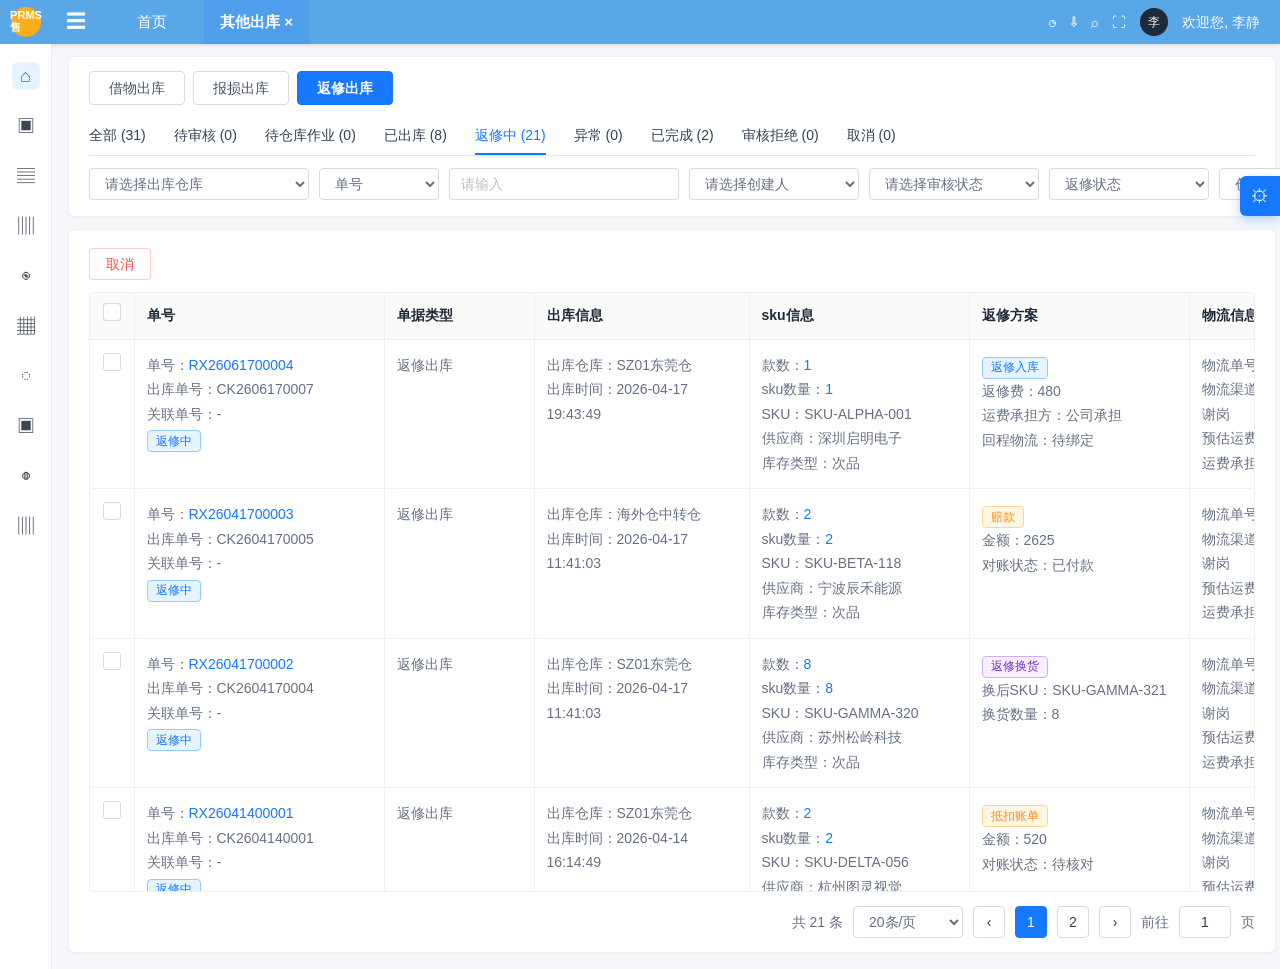
==== commit de35ff0f: "update repair outbound settlement prototype" ====
--- a/other-outbound-repair/index.html
+++ b/other-outbound-repair/index.html
@@ -1,973 +1,1057 @@
-<!doctype html>
-<html lang="zh-CN">
-<head>
-  <meta charset="UTF-8" />
-  <meta name="viewport" content="width=device-width, initial-scale=1.0" />
-  <title>其他出库 - 返修出库</title>
-  <style>
-    :root {
-      --primary: #1677ff;
-      --primary-hover: #4096ff;
-      --danger: #ff4d4f;
-      --warning: #faad14;
-      --purple: #722ed1;
-      --text: #1f2937;
-      --sub: #667085;
-      --border: #d9d9d9;
-      --line: #edf0f5;
-      --bg: #f5f7fa;
-      --header: #5aa7e8;
-    }
-    * { box-sizing: border-box; }
-    body {
-      margin: 0;
-      background: var(--bg);
-      color: var(--text);
-      font-family: -apple-system, BlinkMacSystemFont, "Segoe UI", "PingFang SC", "Microsoft YaHei", Arial, sans-serif;
-      font-size: 14px;
-      line-height: 1.5715;
-    }
-    button, input, select { font: inherit; }
-    .topbar {
-      height: 44px;
-      background: var(--header);
-      color: #fff;
-      display: flex;
-      align-items: center;
-      box-shadow: 0 1px 4px rgba(31, 74, 120, .18);
-    }
-    .brand {
-      width: 52px;
-      height: 44px;
-      display: flex;
-      align-items: center;
-      justify-content: center;
-    }
-    .brand-badge {
-      width: 30px;
-      height: 30px;
-      border-radius: 50%;
-      background: #faad14;
-      display: flex;
-      align-items: center;
-      justify-content: center;
-      font-size: 11px;
-      font-weight: 700;
-      line-height: 1.05;
-    }
-    .menu-toggle {
-      width: 48px;
-      text-align: center;
-      font-size: 20px;
-    }
-    .main-nav {
-      height: 44px;
-      display: flex;
-      align-items: stretch;
-    }
-    .main-nav a {
-      min-width: 104px;
-      padding: 0 16px;
-      color: #fff;
-      text-decoration: none;
-      display: flex;
-      align-items: center;
-      justify-content: center;
-      font-size: 15px;
-    }
-    .main-nav a.active {
-      background: rgba(22, 119, 255, .18);
-      font-weight: 600;
-    }
-    .top-actions {
-      margin-left: auto;
-      display: flex;
-      align-items: center;
-      gap: 14px;
-      padding-right: 20px;
-      color: rgba(255,255,255,.95);
-    }
-    .avatar {
-      width: 28px;
-      height: 28px;
-      border-radius: 50%;
-      background: #1f2937;
-      display: inline-flex;
-      align-items: center;
-      justify-content: center;
-      font-size: 12px;
-    }
-    .layout {
-      display: grid;
-      grid-template-columns: 52px minmax(1240px, 1fr);
-      min-height: calc(100vh - 44px);
-    }
-    .sidebar {
-      background: #fff;
-      border-right: 1px solid #e6ebf2;
-      padding-top: 18px;
-      display: flex;
-      flex-direction: column;
-      align-items: center;
-      gap: 22px;
-    }
-    .side-icon {
-      width: 28px;
-      height: 28px;
-      color: #3b4654;
-      display: flex;
-      align-items: center;
-      justify-content: center;
-      border-radius: 6px;
-      font-size: 18px;
-    }
-    .side-icon.active {
-      background: #e6f4ff;
-      color: var(--primary);
-    }
-    .content {
-      padding: 12px 16px 16px;
-      overflow-x: auto;
-    }
-    .card {
-      background: #fff;
-      border-radius: 6px;
-      box-shadow: 0 1px 2px rgba(16, 24, 40, .04);
-      border: 1px solid var(--line);
-    }
-    .filter-card {
-      padding: 14px 20px 16px;
-      margin-bottom: 12px;
-    }
-    .biz-tabs {
-      display: flex;
-      align-items: center;
-      gap: 8px;
-      margin-bottom: 12px;
-    }
-    .biz-tab {
-      height: 34px;
-      min-width: 96px;
-      padding: 0 18px;
-      border: 1px solid var(--border);
-      background: #fff;
-      color: #475467;
-      border-radius: 4px;
-      cursor: pointer;
-      transition: all .18s;
-    }
-    .biz-tab:hover {
-      color: var(--primary);
-      border-color: var(--primary-hover);
-    }
-    .biz-tab.active {
-      background: var(--primary);
-      border-color: var(--primary);
-      color: #fff;
-      font-weight: 600;
-    }
-    .state-tabs {
-      display: flex;
-      align-items: center;
-      gap: 28px;
-      min-height: 38px;
-      border-bottom: 1px solid #e5e7eb;
-      margin-bottom: 12px;
-      overflow-x: auto;
-      white-space: nowrap;
-    }
-    .state-tab {
-      height: 38px;
-      color: #344054;
-      cursor: pointer;
-      border-bottom: 2px solid transparent;
-      display: flex;
-      align-items: center;
-      transition: all .18s;
-    }
-    .state-tab:hover { color: var(--primary); }
-    .state-tab.active {
-      color: var(--primary);
-      border-bottom-color: var(--primary);
-      font-weight: 500;
-    }
-    .filters {
-      display: grid;
-      grid-template-columns: 220px 120px 230px 170px 170px 160px 160px minmax(230px, 1fr) auto auto;
-      gap: 10px;
-      align-items: center;
-    }
-    .input, .select {
-      width: 100%;
-      height: 32px;
-      border: 1px solid var(--border);
-      border-radius: 4px;
-      background: #fff;
-      color: #344054;
-      padding: 0 11px;
-      outline: none;
-      transition: border-color .18s, box-shadow .18s;
-    }
-    textarea.input {
-      height: 72px;
-      padding: 8px 11px;
-      resize: none;
-    }
-    .input:focus, .select:focus, .date-range:focus-within {
-      border-color: var(--primary);
-      box-shadow: 0 0 0 2px rgba(22, 119, 255, .1);
-    }
-    .input::placeholder { color: #bfbfbf; }
-    .select { color: #667085; }
-    .date-range {
-      display: grid;
-      grid-template-columns: 1fr 24px 1fr;
-      align-items: center;
-      border: 1px solid var(--border);
-      border-radius: 4px;
-      height: 32px;
-      padding: 0 10px;
-      color: #98a2b3;
-      transition: border-color .18s, box-shadow .18s;
-    }
-    .date-range input {
-      border: 0;
-      outline: 0;
-      min-width: 0;
-      color: #344054;
-    }
-    .btn {
-      height: 32px;
-      border: 1px solid var(--border);
-      border-radius: 4px;
-      padding: 0 16px;
-      background: #fff;
-      color: #344054;
-      cursor: pointer;
-      white-space: nowrap;
-      transition: all .18s;
-    }
-    .btn:hover {
-      color: var(--primary);
-      border-color: var(--primary-hover);
-    }
-    .btn.primary {
-      background: var(--primary);
-      border-color: var(--primary);
-      color: #fff;
-      box-shadow: 0 2px 0 rgba(5, 145, 255, .1);
-    }
-    .btn.primary:hover {
-      background: var(--primary-hover);
-      border-color: var(--primary-hover);
-      color: #fff;
-    }
-    .btn.danger-light {
-      color: var(--danger);
-      background: #fff;
-      border-color: #ffccc7;
-    }
-    .table-card { padding: 18px 20px 14px; }
-    .toolbar {
-      display: flex;
-      gap: 10px;
-      margin-bottom: 12px;
-    }
-    .table-wrap {
-      border: 1px solid var(--line);
-      border-radius: 4px;
-      overflow: auto;
-      max-height: calc(100vh - 300px);
-      background: #fff;
-    }
-    table {
-      width: 100%;
-      min-width: 1920px;
-      border-collapse: collapse;
-      table-layout: fixed;
-    }
-    th, td {
-      border-right: 1px solid var(--line);
-      border-bottom: 1px solid var(--line);
-      padding: 13px 12px;
-      vertical-align: top;
-      text-align: left;
-      line-height: 1.75;
-      color: #667085;
-      word-break: break-word;
-    }
-    th {
-      position: sticky;
-      top: 0;
-      z-index: 1;
-      height: 44px;
-      padding: 10px 12px;
-      color: #1f2937;
-      font-weight: 600;
-      background: #fafafa;
-    }
-    tr:hover td { background: #fafcff; }
-    .check-col { width: 44px; text-align: center; }
-    .order-col { width: 250px; }
-    .type-col { width: 150px; }
-    .warehouse-col { width: 215px; }
-    .sku-col { width: 220px; }
-    .solution-col { width: 160px; }
-    .logistics-col { width: 225px; }
-    .receiver-col { width: 260px; }
-    .other-col { width: 210px; }
-    .time-col { width: 250px; }
-    .action-col { width: 130px; text-align: center; }
-    .link, .action-link {
-      color: var(--primary);
-      text-decoration: none;
-      cursor: pointer;
-    }
-    .link:hover, .action-link:hover { color: var(--primary-hover); }
-    .action-link {
-      display: inline-block;
-      border: 0;
-      background: transparent;
-      padding: 0;
-      line-height: 1.9;
-    }
-    .status-tag, .solution-tag {
-      display: inline-flex;
-      align-items: center;
-      height: 22px;
-      padding: 0 8px;
-      border-radius: 4px;
-      font-size: 12px;
-      background: #e6f4ff;
-      color: var(--primary);
-      border: 1px solid #91caff;
-      margin-top: 4px;
-    }
-    .solution-tag.refund {
-      color: #fa8c16;
-      background: #fff7e6;
-      border-color: #ffd591;
-    }
+<!doctype html>
+<html lang="zh-CN">
+<head>
+  <meta charset="UTF-8" />
+  <meta name="viewport" content="width=device-width, initial-scale=1.0" />
+  <title>其他出库 - 返修出库</title>
+  <style>
+    :root {
+      --primary: #1677ff;
+      --primary-hover: #4096ff;
+      --danger: #ff4d4f;
+      --warning: #faad14;
+      --purple: #722ed1;
+      --text: #1f2937;
+      --sub: #667085;
+      --border: #d9d9d9;
+      --line: #edf0f5;
+      --bg: #f5f7fa;
+      --header: #5aa7e8;
+    }
+    * { box-sizing: border-box; }
+    body {
+      margin: 0;
+      background: var(--bg);
+      color: var(--text);
+      font-family: -apple-system, BlinkMacSystemFont, "Segoe UI", "PingFang SC", "Microsoft YaHei", Arial, sans-serif;
+      font-size: 14px;
+      line-height: 1.5715;
+    }
+    button, input, select { font: inherit; }
+    .topbar {
+      height: 44px;
+      background: var(--header);
+      color: #fff;
+      display: flex;
+      align-items: center;
+      box-shadow: 0 1px 4px rgba(31, 74, 120, .18);
+    }
+    .brand {
+      width: 52px;
+      height: 44px;
+      display: flex;
+      align-items: center;
+      justify-content: center;
+    }
+    .brand-badge {
+      width: 30px;
+      height: 30px;
+      border-radius: 50%;
+      background: #faad14;
+      display: flex;
+      align-items: center;
+      justify-content: center;
+      font-size: 11px;
+      font-weight: 700;
+      line-height: 1.05;
+    }
+    .menu-toggle {
+      width: 48px;
+      text-align: center;
+      font-size: 20px;
+    }
+    .main-nav {
+      height: 44px;
+      display: flex;
+      align-items: stretch;
+    }
+    .main-nav a {
+      min-width: 104px;
+      padding: 0 16px;
+      color: #fff;
+      text-decoration: none;
+      display: flex;
+      align-items: center;
+      justify-content: center;
+      font-size: 15px;
+    }
+    .main-nav a.active {
+      background: rgba(22, 119, 255, .18);
+      font-weight: 600;
+    }
+    .top-actions {
+      margin-left: auto;
+      display: flex;
+      align-items: center;
+      gap: 14px;
+      padding-right: 20px;
+      color: rgba(255,255,255,.95);
+    }
+    .avatar {
+      width: 28px;
+      height: 28px;
+      border-radius: 50%;
+      background: #1f2937;
+      display: inline-flex;
+      align-items: center;
+      justify-content: center;
+      font-size: 12px;
+    }
+    .layout {
+      display: grid;
+      grid-template-columns: 52px minmax(1240px, 1fr);
+      min-height: calc(100vh - 44px);
+    }
+    .sidebar {
+      background: #fff;
+      border-right: 1px solid #e6ebf2;
+      padding-top: 18px;
+      display: flex;
+      flex-direction: column;
+      align-items: center;
+      gap: 22px;
+    }
+    .side-icon {
+      width: 28px;
+      height: 28px;
+      color: #3b4654;
+      display: flex;
+      align-items: center;
+      justify-content: center;
+      border-radius: 6px;
+      font-size: 18px;
+    }
+    .side-icon.active {
+      background: #e6f4ff;
+      color: var(--primary);
+    }
+    .content {
+      padding: 12px 16px 16px;
+      overflow-x: auto;
+    }
+    .card {
+      background: #fff;
+      border-radius: 6px;
+      box-shadow: 0 1px 2px rgba(16, 24, 40, .04);
+      border: 1px solid var(--line);
+    }
+    .filter-card {
+      padding: 14px 20px 16px;
+      margin-bottom: 12px;
+    }
+    .biz-tabs {
+      display: flex;
+      align-items: center;
+      gap: 8px;
+      margin-bottom: 12px;
+    }
+    .biz-tab {
+      height: 34px;
+      min-width: 96px;
+      padding: 0 18px;
+      border: 1px solid var(--border);
+      background: #fff;
+      color: #475467;
+      border-radius: 4px;
+      cursor: pointer;
+      transition: all .18s;
+    }
+    .biz-tab:hover {
+      color: var(--primary);
+      border-color: var(--primary-hover);
+    }
+    .biz-tab.active {
+      background: var(--primary);
+      border-color: var(--primary);
+      color: #fff;
+      font-weight: 600;
+    }
+    .state-tabs {
+      display: flex;
+      align-items: center;
+      gap: 28px;
+      min-height: 38px;
+      border-bottom: 1px solid #e5e7eb;
+      margin-bottom: 12px;
+      overflow-x: auto;
+      white-space: nowrap;
+    }
+    .state-tab {
+      height: 38px;
+      color: #344054;
+      cursor: pointer;
+      border-bottom: 2px solid transparent;
+      display: flex;
+      align-items: center;
+      transition: all .18s;
+    }
+    .state-tab:hover { color: var(--primary); }
+    .state-tab.active {
+      color: var(--primary);
+      border-bottom-color: var(--primary);
+      font-weight: 500;
+    }
+    .filters {
+      display: grid;
+      grid-template-columns: 220px 120px 230px 170px 170px 160px 160px minmax(230px, 1fr) auto auto;
+      gap: 10px;
+      align-items: center;
+    }
+    .input, .select {
+      width: 100%;
+      height: 32px;
+      border: 1px solid var(--border);
+      border-radius: 4px;
+      background: #fff;
+      color: #344054;
+      padding: 0 11px;
+      outline: none;
+      transition: border-color .18s, box-shadow .18s;
+    }
+    textarea.input {
+      height: 72px;
+      padding: 8px 11px;
+      resize: none;
+    }
+    .input:focus, .select:focus, .date-range:focus-within {
+      border-color: var(--primary);
+      box-shadow: 0 0 0 2px rgba(22, 119, 255, .1);
+    }
+    .input::placeholder { color: #bfbfbf; }
+    .select { color: #667085; }
+    .date-range {
+      display: grid;
+      grid-template-columns: 1fr 24px 1fr;
+      align-items: center;
+      border: 1px solid var(--border);
+      border-radius: 4px;
+      height: 32px;
+      padding: 0 10px;
+      color: #98a2b3;
+      transition: border-color .18s, box-shadow .18s;
+    }
+    .date-range input {
+      border: 0;
+      outline: 0;
+      min-width: 0;
+      color: #344054;
+    }
+    .btn {
+      height: 32px;
+      border: 1px solid var(--border);
+      border-radius: 4px;
+      padding: 0 16px;
+      background: #fff;
+      color: #344054;
+      cursor: pointer;
+      white-space: nowrap;
+      transition: all .18s;
+    }
+    .btn:hover {
+      color: var(--primary);
+      border-color: var(--primary-hover);
+    }
+    .btn.primary {
+      background: var(--primary);
+      border-color: var(--primary);
+      color: #fff;
+      box-shadow: 0 2px 0 rgba(5, 145, 255, .1);
+    }
+    .btn.primary:hover {
+      background: var(--primary-hover);
+      border-color: var(--primary-hover);
+      color: #fff;
+    }
+    .btn.danger-light {
+      color: var(--danger);
+      background: #fff;
+      border-color: #ffccc7;
+    }
+    .table-card { padding: 18px 20px 14px; }
+    .toolbar {
+      display: flex;
+      gap: 10px;
+      margin-bottom: 12px;
+    }
+    .table-wrap {
+      border: 1px solid var(--line);
+      border-radius: 4px;
+      overflow: auto;
+      max-height: calc(100vh - 300px);
+      background: #fff;
+    }
+    table {
+      width: 100%;
+      min-width: 1920px;
+      border-collapse: collapse;
+      table-layout: fixed;
+    }
+    th, td {
+      border-right: 1px solid var(--line);
+      border-bottom: 1px solid var(--line);
+      padding: 13px 12px;
+      vertical-align: top;
+      text-align: left;
+      line-height: 1.75;
+      color: #667085;
+      word-break: break-word;
+    }
+    th {
+      position: sticky;
+      top: 0;
+      z-index: 1;
+      height: 44px;
+      padding: 10px 12px;
+      color: #1f2937;
+      font-weight: 600;
+      background: #fafafa;
+    }
+    tr:hover td { background: #fafcff; }
+    .check-col { width: 44px; text-align: center; }
+    .order-col { width: 250px; }
+    .type-col { width: 150px; }
+    .warehouse-col { width: 215px; }
+    .sku-col { width: 220px; }
+    .solution-col { width: 220px; }
+    .logistics-col { width: 225px; }
+    .receiver-col { width: 260px; }
+    .other-col { width: 210px; }
+    .time-col { width: 250px; }
+    .action-col { width: 130px; text-align: center; }
+    .link, .action-link {
+      color: var(--primary);
+      text-decoration: none;
+      cursor: pointer;
+    }
+    .link:hover, .action-link:hover { color: var(--primary-hover); }
+    .action-link {
+      display: inline-block;
+      border: 0;
+      background: transparent;
+      padding: 0;
+      line-height: 1.9;
+    }
+    .status-tag, .solution-tag {
+      display: inline-flex;
+      align-items: center;
+      height: 22px;
+      padding: 0 8px;
+      border-radius: 4px;
+      font-size: 12px;
+      background: #e6f4ff;
+      color: var(--primary);
+      border: 1px solid #91caff;
+      margin-top: 4px;
+    }
+    .solution-tag.refund {
+      color: #fa8c16;
+      background: #fff7e6;
+      border-color: #ffd591;
+    }
     .solution-tag.exchange {
       color: var(--purple);
       background: #f9f0ff;
       border-color: #d3adf7;
     }
-    .checkbox {
-      width: 18px;
-      height: 18px;
-      border: 1px solid #d9d9d9;
-      border-radius: 3px;
-      display: inline-block;
-      background: #fff;
+    .settlement-card {
+      margin-top: 12px;
+      padding: 12px 14px;
+      border: 1px solid #d6e4ff;
+      border-radius: 4px;
+      background: #f0f5ff;
+      color: #475467;
+      line-height: 1.8;
     }
-    .pagination {
-      display: flex;
-      justify-content: flex-end;
-      align-items: center;
-      gap: 10px;
-      padding-top: 14px;
-      color: #667085;
-    }
-    .page-btn {
-      min-width: 32px;
-      height: 32px;
-      border: 1px solid var(--border);
-      background: #fff;
-      color: #344054;
-      border-radius: 4px;
-      cursor: pointer;
-    }
-    .page-btn.active {
-      background: var(--primary);
-      color: #fff;
-      border-color: var(--primary);
-    }
-    .setting-float {
-      position: fixed;
-      right: 0;
-      top: 176px;
-      width: 40px;
-      height: 40px;
-      border-radius: 6px 0 0 6px;
-      background: var(--primary);
-      color: #fff;
-      display: flex;
-      align-items: center;
-      justify-content: center;
-      font-size: 18px;
-      box-shadow: 0 4px 12px rgba(22, 119, 255, .28);
-    }
-    .modal-mask {
-      position: fixed;
-      inset: 0;
-      z-index: 20;
-      display: none;
-      align-items: center;
-      justify-content: center;
-      background: rgba(15, 23, 42, .45);
-      padding: 24px;
-    }
-    .modal-mask.open { display: flex; }
-    .modal {
-      width: 560px;
-      max-height: calc(100vh - 56px);
-      background: #fff;
-      border-radius: 6px;
-      box-shadow: 0 12px 32px rgba(15, 23, 42, .22);
-      display: flex;
-      flex-direction: column;
-      overflow: hidden;
-    }
-    .modal.wide { width: 980px; }
-    .modal-header {
-      height: 56px;
-      padding: 0 24px;
-      display: flex;
-      align-items: center;
-      justify-content: space-between;
-      border-bottom: 1px solid #f0f0f0;
-      font-weight: 600;
-      font-size: 16px;
-    }
-    .modal-close {
-      border: 0;
-      background: transparent;
-      color: #667085;
-      font-size: 20px;
-      cursor: pointer;
-    }
-    .modal-body {
-      padding: 22px 24px;
-      overflow: auto;
-    }
-    .modal-footer {
-      padding: 12px 24px;
-      display: flex;
-      justify-content: flex-end;
-      gap: 10px;
-      border-top: 1px solid #f0f0f0;
-      background: #fff;
-    }
-    .form-grid {
-      display: grid;
-      grid-template-columns: repeat(2, minmax(0, 1fr));
-      gap: 16px 24px;
-      align-items: start;
-    }
-    .form-grid.three { grid-template-columns: repeat(3, minmax(0, 1fr)); }
-    .form-item label {
-      display: block;
-      margin-bottom: 6px;
-      color: #344054;
-    }
-    .required::before {
-      content: "*";
-      color: var(--danger);
-      margin-right: 4px;
-    }
-    .form-section {
-      margin-top: 18px;
-      padding: 18px;
-      border: 1px solid var(--line);
-      border-radius: 6px;
-      background: #fff;
-    }
-    .section-title {
-      margin: 0 0 14px;
-      color: #1f2937;
-      font-weight: 600;
-    }
-    .hidden { display: none !important; }
-    .upload-row {
-      display: grid;
-      grid-template-columns: 80px 118px;
-      gap: 10px;
-      align-items: center;
-    }
-    .upload-hint {
-      color: #98a2b3;
-      font-size: 12px;
-      text-align: right;
-    }
-    .upload-box {
-      width: 118px;
-      height: 96px;
-      border: 1px dashed #d9d9d9;
-      border-radius: 4px;
-      display: flex;
-      flex-direction: column;
-      align-items: center;
-      justify-content: center;
-      color: var(--primary);
-      background: #fff;
-      cursor: pointer;
-    }
-    .upload-icon {
-      color: #344054;
-      font-size: 22px;
-      margin-bottom: 6px;
-    }
-    .refund-line {
-      display: grid;
-      grid-template-columns: 1fr 1fr 32px;
-      gap: 12px;
-      align-items: end;
-      margin-bottom: 10px;
-    }
-    .add-refund {
-      color: var(--primary);
-      cursor: pointer;
-      display: inline-flex;
-      align-items: center;
-      gap: 6px;
-      margin: 4px 0 16px 50%;
-    }
-    .toast {
-      position: fixed;
-      top: 62px;
-      left: 50%;
-      transform: translateX(-50%);
-      z-index: 40;
-      display: none;
-      padding: 8px 14px;
-      border-radius: 4px;
-      background: #f6ffed;
-      color: #389e0d;
-      border: 1px solid #b7eb8f;
-      box-shadow: 0 6px 16px rgba(15, 23, 42, .12);
-    }
-    .toast.show { display: block; }
-  </style>
-</head>
-<body>
-  <header class="topbar">
-    <div class="brand"><div class="brand-badge">PRMS<br>售</div></div>
-    <div class="menu-toggle">☰</div>
-    <nav class="main-nav">
-      <a href="#">首页</a>
-      <a class="active" href="#">其他出库 ×</a>
-    </nav>
-    <div class="top-actions">
-      <span>◷</span>
-      <span>⇩</span>
-      <span>⌕</span>
-      <span>⛶</span>
-      <span class="avatar">李</span>
-      <span>欢迎您, 李静</span>
-    </div>
-  </header>
-
-  <div class="layout">
-    <aside class="sidebar">
-      <div class="side-icon active">⌂</div>
-      <div class="side-icon">▣</div>
-      <div class="side-icon">▤</div>
-      <div class="side-icon">▥</div>
-      <div class="side-icon">◉</div>
-      <div class="side-icon">▦</div>
-      <div class="side-icon">◌</div>
-      <div class="side-icon">▣</div>
-      <div class="side-icon">◍</div>
-      <div class="side-icon">▥</div>
-    </aside>
-
-    <main class="content">
-      <section class="card filter-card">
-        <div class="biz-tabs">
-          <button class="biz-tab">借物出库</button>
-          <button class="biz-tab">报损出库</button>
-          <button class="biz-tab active">返修出库</button>
-        </div>
-
-        <div class="state-tabs">
-          <div class="state-tab">全部 (31)</div>
-          <div class="state-tab">待审核 (0)</div>
-          <div class="state-tab">待仓库作业 (0)</div>
-          <div class="state-tab">已出库 (8)</div>
-          <div class="state-tab active">返修中 (21)</div>
-          <div class="state-tab">异常 (0)</div>
-          <div class="state-tab">已完成 (2)</div>
-          <div class="state-tab">审核拒绝 (0)</div>
-          <div class="state-tab">取消 (0)</div>
-        </div>
-
-        <div class="filters">
-          <select class="select"><option>请选择出库仓库</option><option>SZ01东莞仓</option><option>海外仓中转仓</option></select>
-          <select class="select"><option>单号</option><option>SKU</option><option>供应商</option></select>
-          <input class="input" placeholder="请输入" />
-          <select class="select"><option>请选择创建人</option><option>张晶</option><option>李静</option></select>
-          <select class="select"><option>请选择审核状态</option><option>待审核</option><option>审核通过</option></select>
-          <select class="select"><option>返修状态</option><option>返修中</option><option>已完成</option><option>异常</option></select>
-          <select class="select"><option>创建时间</option><option>更新时间</option></select>
-          <div class="date-range"><input placeholder="开始日期" /><span>-</span><input placeholder="结束日期" /></div>
-          <button class="btn primary">搜索</button>
-          <button class="btn">重置</button>
-        </div>
-      </section>
-
-      <section class="card table-card">
-        <div class="toolbar">
-          <button class="btn danger-light">取消</button>
-        </div>
-
-        <div class="table-wrap">
-          <table>
-            <thead>
-              <tr>
-                <th class="check-col"><span class="checkbox"></span></th>
-                <th class="order-col">单号</th>
-                <th class="type-col">单据类型</th>
-                <th class="warehouse-col">出库信息</th>
-                <th class="sku-col">sku信息</th>
-                <th class="solution-col">返修方案</th>
-                <th class="logistics-col">物流信息</th>
-                <th class="receiver-col">收件人信息</th>
-                <th class="other-col">其他</th>
-                <th class="time-col">时间</th>
-                <th class="action-col">操作</th>
-              </tr>
-            </thead>
-            <tbody id="tableBody"></tbody>
-          </table>
-        </div>
-        <div class="pagination">
-          <span>共 21 条</span>
-          <select class="select" style="width:110px;min-width:110px"><option>20条/页</option></select>
-          <button class="page-btn">‹</button>
-          <button class="page-btn active">1</button>
-          <button class="page-btn">2</button>
-          <button class="page-btn">›</button>
-          <span>前往</span>
-          <input class="input" style="width:52px;min-width:52px;text-align:center" value="1" />
-          <span>页</span>
-        </div>
-      </section>
-    </main>
-  </div>
-
-  <div class="setting-float">⚙</div>
-  <div class="toast" id="toast">已保存</div>
-
-  <div class="modal-mask" id="logisticsModal">
-    <div class="modal">
-      <div class="modal-header">
-        <span>绑定物流单</span>
-        <button class="modal-close" data-close="logisticsModal">×</button>
-      </div>
-      <div class="modal-body">
-        <div class="form-grid">
-          <div class="form-item">
-            <label>单号</label>
-            <input class="input" id="logisticsOrderNo" disabled />
-          </div>
-          <div class="form-item">
-            <label>供应商</label>
-            <input class="input" id="logisticsVendor" disabled />
-          </div>
-          <div class="form-item">
-            <label class="required">物流单号</label>
-            <input class="input" id="logisticsNo" placeholder="请输入返修回程物流单号" />
-          </div>
-          <div class="form-item">
-            <label>物流渠道</label>
-            <select class="select" id="logisticsChannel">
-              <option>顺丰速运</option>
-              <option>申通快递</option>
-              <option>京东物流</option>
-              <option>供应商自送</option>
-            </select>
-          </div>
-        </div>
-      </div>
-      <div class="modal-footer">
-        <button class="btn" data-close="logisticsModal">取消</button>
-        <button class="btn primary" id="saveLogistics">保存</button>
-      </div>
-    </div>
-  </div>
-
-  <div class="modal-mask" id="schemeModal">
-    <div class="modal wide">
-      <div class="modal-header">
-        <span>编辑返修方案</span>
-        <button class="modal-close" data-close="schemeModal">×</button>
-      </div>
-      <div class="modal-body">
-        <div class="form-grid three">
-          <div class="form-item">
-            <label>单号</label>
-            <input class="input" id="schemeOrderNo" disabled />
-          </div>
-          <div class="form-item">
-            <label>SKU</label>
-            <input class="input" id="schemeSku" disabled />
-          </div>
-          <div class="form-item">
-            <label class="required">返修方案</label>
-            <select class="select" id="schemeType">
+    .settlement-card strong { color: #1f2937; }
+    .checkbox {
+      width: 18px;
+      height: 18px;
+      border: 1px solid #d9d9d9;
+      border-radius: 3px;
+      display: inline-block;
+      background: #fff;
+    }
+    .pagination {
+      display: flex;
+      justify-content: flex-end;
+      align-items: center;
+      gap: 10px;
+      padding-top: 14px;
+      color: #667085;
+    }
+    .page-btn {
+      min-width: 32px;
+      height: 32px;
+      border: 1px solid var(--border);
+      background: #fff;
+      color: #344054;
+      border-radius: 4px;
+      cursor: pointer;
+    }
+    .page-btn.active {
+      background: var(--primary);
+      color: #fff;
+      border-color: var(--primary);
+    }
+    .setting-float {
+      position: fixed;
+      right: 0;
+      top: 176px;
+      width: 40px;
+      height: 40px;
+      border-radius: 6px 0 0 6px;
+      background: var(--primary);
+      color: #fff;
+      display: flex;
+      align-items: center;
+      justify-content: center;
+      font-size: 18px;
+      box-shadow: 0 4px 12px rgba(22, 119, 255, .28);
+    }
+    .modal-mask {
+      position: fixed;
+      inset: 0;
+      z-index: 20;
+      display: none;
+      align-items: center;
+      justify-content: center;
+      background: rgba(15, 23, 42, .45);
+      padding: 24px;
+    }
+    .modal-mask.open { display: flex; }
+    .modal {
+      width: 560px;
+      max-height: calc(100vh - 56px);
+      background: #fff;
+      border-radius: 6px;
+      box-shadow: 0 12px 32px rgba(15, 23, 42, .22);
+      display: flex;
+      flex-direction: column;
+      overflow: hidden;
+    }
+    .modal.wide { width: 980px; }
+    .modal-header {
+      height: 56px;
+      padding: 0 24px;
+      display: flex;
+      align-items: center;
+      justify-content: space-between;
+      border-bottom: 1px solid #f0f0f0;
+      font-weight: 600;
+      font-size: 16px;
+    }
+    .modal-close {
+      border: 0;
+      background: transparent;
+      color: #667085;
+      font-size: 20px;
+      cursor: pointer;
+    }
+    .modal-body {
+      padding: 22px 24px;
+      overflow: auto;
+    }
+    .modal-footer {
+      padding: 12px 24px;
+      display: flex;
+      justify-content: flex-end;
+      gap: 10px;
+      border-top: 1px solid #f0f0f0;
+      background: #fff;
+    }
+    .form-grid {
+      display: grid;
+      grid-template-columns: repeat(2, minmax(0, 1fr));
+      gap: 16px 24px;
+      align-items: start;
+    }
+    .form-grid.three { grid-template-columns: repeat(3, minmax(0, 1fr)); }
+    .form-item label {
+      display: block;
+      margin-bottom: 6px;
+      color: #344054;
+    }
+    .required::before {
+      content: "*";
+      color: var(--danger);
+      margin-right: 4px;
+    }
+    .form-section {
+      margin-top: 18px;
+      padding: 18px;
+      border: 1px solid var(--line);
+      border-radius: 6px;
+      background: #fff;
+    }
+    .section-title {
+      margin: 0 0 14px;
+      color: #1f2937;
+      font-weight: 600;
+    }
+    .hidden { display: none !important; }
+    .upload-row {
+      display: grid;
+      grid-template-columns: 80px 118px;
+      gap: 10px;
+      align-items: center;
+    }
+    .upload-hint {
+      color: #98a2b3;
+      font-size: 12px;
+      text-align: right;
+    }
+    .upload-box {
+      width: 118px;
+      height: 96px;
+      border: 1px dashed #d9d9d9;
+      border-radius: 4px;
+      display: flex;
+      flex-direction: column;
+      align-items: center;
+      justify-content: center;
+      color: var(--primary);
+      background: #fff;
+      cursor: pointer;
+    }
+    .upload-icon {
+      color: #344054;
+      font-size: 22px;
+      margin-bottom: 6px;
+    }
+    .refund-line {
+      display: grid;
+      grid-template-columns: 1fr 1fr 32px;
+      gap: 12px;
+      align-items: end;
+      margin-bottom: 10px;
+    }
+    .add-refund {
+      color: var(--primary);
+      cursor: pointer;
+      display: inline-flex;
+      align-items: center;
+      gap: 6px;
+      margin: 4px 0 16px 50%;
+    }
+    .toast {
+      position: fixed;
+      top: 62px;
+      left: 50%;
+      transform: translateX(-50%);
+      z-index: 40;
+      display: none;
+      padding: 8px 14px;
+      border-radius: 4px;
+      background: #f6ffed;
+      color: #389e0d;
+      border: 1px solid #b7eb8f;
+      box-shadow: 0 6px 16px rgba(15, 23, 42, .12);
+    }
+    .toast.show { display: block; }
+  </style>
+</head>
+<body>
+  <header class="topbar">
+    <div class="brand"><div class="brand-badge">PRMS<br>售</div></div>
+    <div class="menu-toggle">☰</div>
+    <nav class="main-nav">
+      <a href="#">首页</a>
+      <a class="active" href="#">其他出库 ×</a>
+    </nav>
+    <div class="top-actions">
+      <span>◷</span>
+      <span>⇩</span>
+      <span>⌕</span>
+      <span>⛶</span>
+      <span class="avatar">李</span>
+      <span>欢迎您, 李静</span>
+    </div>
+  </header>
+
+  <div class="layout">
+    <aside class="sidebar">
+      <div class="side-icon active">⌂</div>
+      <div class="side-icon">▣</div>
+      <div class="side-icon">▤</div>
+      <div class="side-icon">▥</div>
+      <div class="side-icon">◉</div>
+      <div class="side-icon">▦</div>
+      <div class="side-icon">◌</div>
+      <div class="side-icon">▣</div>
+      <div class="side-icon">◍</div>
+      <div class="side-icon">▥</div>
+    </aside>
+
+    <main class="content">
+      <section class="card filter-card">
+        <div class="biz-tabs">
+          <button class="biz-tab">借物出库</button>
+          <button class="biz-tab">报损出库</button>
+          <button class="biz-tab active">返修出库</button>
+        </div>
+
+        <div class="state-tabs">
+          <div class="state-tab">全部 (31)</div>
+          <div class="state-tab">待审核 (0)</div>
+          <div class="state-tab">待仓库作业 (0)</div>
+          <div class="state-tab">已出库 (8)</div>
+          <div class="state-tab active">返修中 (21)</div>
+          <div class="state-tab">异常 (0)</div>
+          <div class="state-tab">已完成 (2)</div>
+          <div class="state-tab">审核拒绝 (0)</div>
+          <div class="state-tab">取消 (0)</div>
+        </div>
+
+        <div class="filters">
+          <select class="select"><option>请选择出库仓库</option><option>SZ01东莞仓</option><option>海外仓中转仓</option></select>
+          <select class="select"><option>单号</option><option>SKU</option><option>供应商</option></select>
+          <input class="input" placeholder="请输入" />
+          <select class="select"><option>请选择创建人</option><option>张晶</option><option>李静</option></select>
+          <select class="select"><option>请选择审核状态</option><option>待审核</option><option>审核通过</option></select>
+          <select class="select"><option>返修状态</option><option>返修中</option><option>已完成</option><option>异常</option></select>
+          <select class="select"><option>创建时间</option><option>更新时间</option></select>
+          <div class="date-range"><input placeholder="开始日期" /><span>-</span><input placeholder="结束日期" /></div>
+          <button class="btn primary">搜索</button>
+          <button class="btn">重置</button>
+        </div>
+      </section>
+
+      <section class="card table-card">
+        <div class="toolbar">
+          <button class="btn danger-light">取消</button>
+        </div>
+
+        <div class="table-wrap">
+          <table>
+            <thead>
+              <tr>
+                <th class="check-col"><span class="checkbox"></span></th>
+                <th class="order-col">单号</th>
+                <th class="type-col">单据类型</th>
+                <th class="warehouse-col">出库信息</th>
+                <th class="sku-col">sku信息</th>
+                <th class="solution-col">返修方案</th>
+                <th class="logistics-col">物流信息</th>
+                <th class="receiver-col">收件人信息</th>
+                <th class="other-col">其他</th>
+                <th class="time-col">时间</th>
+                <th class="action-col">操作</th>
+              </tr>
+            </thead>
+            <tbody id="tableBody"></tbody>
+          </table>
+        </div>
+        <div class="pagination">
+          <span>共 21 条</span>
+          <select class="select" style="width:110px;min-width:110px"><option>20条/页</option></select>
+          <button class="page-btn">‹</button>
+          <button class="page-btn active">1</button>
+          <button class="page-btn">2</button>
+          <button class="page-btn">›</button>
+          <span>前往</span>
+          <input class="input" style="width:52px;min-width:52px;text-align:center" value="1" />
+          <span>页</span>
+        </div>
+      </section>
+    </main>
+  </div>
+
+  <div class="setting-float">⚙</div>
+  <div class="toast" id="toast">已保存</div>
+
+  <div class="modal-mask" id="logisticsModal">
+    <div class="modal">
+      <div class="modal-header">
+        <span>绑定物流单</span>
+        <button class="modal-close" data-close="logisticsModal">×</button>
+      </div>
+      <div class="modal-body">
+        <div class="form-grid">
+          <div class="form-item">
+            <label>单号</label>
+            <input class="input" id="logisticsOrderNo" disabled />
+          </div>
+          <div class="form-item">
+            <label>供应商</label>
+            <input class="input" id="logisticsVendor" disabled />
+          </div>
+          <div class="form-item">
+            <label class="required">物流单号</label>
+            <input class="input" id="logisticsNo" placeholder="请输入返修回程物流单号" />
+          </div>
+          <div class="form-item">
+            <label>物流渠道</label>
+            <select class="select" id="logisticsChannel">
+              <option>顺丰速运</option>
+              <option>申通快递</option>
+              <option>京东物流</option>
+              <option>供应商自送</option>
+            </select>
+          </div>
+        </div>
+      </div>
+      <div class="modal-footer">
+        <button class="btn" data-close="logisticsModal">取消</button>
+        <button class="btn primary" id="saveLogistics">保存</button>
+      </div>
+    </div>
+  </div>
+
+  <div class="modal-mask" id="schemeModal">
+    <div class="modal wide">
+      <div class="modal-header">
+        <span>编辑返修方案</span>
+        <button class="modal-close" data-close="schemeModal">×</button>
+      </div>
+      <div class="modal-body">
+        <div class="form-grid three">
+          <div class="form-item">
+            <label>单号</label>
+            <input class="input" id="schemeOrderNo" disabled />
+          </div>
+          <div class="form-item">
+            <label>SKU</label>
+            <input class="input" id="schemeSku" disabled />
+          </div>
+          <div class="form-item">
+            <label class="required">返修方案</label>
+            <select class="select" id="schemeType">
               <option value="返修入库">返修入库</option>
-              <option value="退款">退款</option>
+              <option value="赔款">赔款</option>
+              <option value="抵扣账单">抵扣账单</option>
               <option value="返修换货">返修换货</option>
             </select>
           </div>
         </div>
 
-        <div class="form-section" id="repairInboundSection">
-          <p class="section-title">返修入库信息</p>
-          <div class="form-grid">
+        <div class="form-section">
+          <p class="section-title">费用信息</p>
+          <div class="form-grid three">
             <div class="form-item">
-              <label>预计返修完成时间</label>
-              <input class="input" type="date" id="expectedInboundDate" />
+              <label>返修费</label>
+              <input class="input" id="repairFee" type="number" min="0" placeholder="请输入返修费" />
             </div>
             <div class="form-item">
-              <label>备注</label>
-              <input class="input" id="repairRemark" placeholder="请输入备注" />
+              <label>预估运费</label>
+              <input class="input" id="freightAmount" type="number" min="0" placeholder="请输入预估运费" />
+            </div>
+            <div class="form-item">
+              <label>运费承担方</label>
+              <select class="select" id="freightBearer">
+                <option>公司承担</option>
+                <option>供应商承担</option>
+              </select>
             </div>
           </div>
         </div>
-
+
+        <div class="form-section" id="repairInboundSection">
+          <p class="section-title">返修入库信息</p>
+          <div class="form-grid">
+            <div class="form-item">
+              <label>预计返修完成时间</label>
+              <input class="input" type="date" id="expectedInboundDate" />
+            </div>
+            <div class="form-item">
+              <label>备注</label>
+              <input class="input" id="repairRemark" placeholder="请输入备注" />
+            </div>
+          </div>
+        </div>
+
         <div class="form-section hidden" id="refundSection">
-          <p class="section-title">退款信息</p>
+          <p class="section-title">赔款 / 抵扣账单信息</p>
           <div class="refund-line">
             <div class="form-item">
-              <label class="required">退款金额</label>
-              <input class="input" id="refundAmount" placeholder="请输入退款金额" />
+              <label class="required">金额</label>
+              <input class="input" id="refundAmount" placeholder="请输入赔款或抵扣金额" />
             </div>
             <div class="form-item">
               <label>流水号</label>
               <input class="input" id="refundSerialNo" placeholder="请输入流水号" />
-            </div>
-            <button class="btn" title="删除">⌫</button>
-          </div>
-          <span class="add-refund">⊕ 添加退款</span>
-          <div class="form-grid three">
+            </div>
+            <button class="btn" title="删除">⌫</button>
+          </div>
+          <span class="add-refund">⊕ 添加金额记录</span>
+          <div class="form-grid three">
             <div class="form-item">
-              <label class="required">退款方式</label>
+              <label class="required">处理方式</label>
               <select class="select" id="refundMethod">
-                <option>请选择退款方式</option>
-                <option>银行转账</option>
-                <option>支付宝</option>
-                <option>原路退回</option>
+                <option>赔款</option>
+                <option>抵扣账单</option>
               </select>
             </div>
             <div class="form-item">
-              <label class="required">退款状态</label>
+              <label class="required">对账状态</label>
               <select class="select" id="refundStatus">
-                <option>请选择退款状态</option>
-                <option>待退款</option>
-                <option>部分退款</option>
-                <option>已退款</option>
+                <option>已付款</option>
+                <option>待核对</option>
               </select>
             </div>
-            <div class="form-item">
-              <label>实际退款金额</label>
-              <input class="input" id="actualRefundAmount" value="0" disabled />
-            </div>
-            <div class="form-item">
-              <label>坏账金额</label>
-              <input class="input" id="badDebtAmount" value="2625" disabled />
-            </div>
-            <div class="form-item">
-              <label>坏账原因</label>
-              <select class="select" id="badDebtReason">
-                <option>请选择坏账原因</option>
-                <option>供应商拒赔</option>
-                <option>返修成本过高</option>
-                <option>商品无法修复</option>
-              </select>
-            </div>
-            <div class="form-item">
-              <label class="required">对应单据类型</label>
-              <select class="select" id="relatedDocType">
-                <option>采购退货单</option>
-                <option>应付退款单</option>
-                <option>供应商索赔单</option>
-              </select>
-            </div>
-            <div class="form-item">
-              <label class="required">对应单号</label>
-              <input class="input" id="relatedDocNo" placeholder="请输入对应单号" />
-            </div>
-            <div class="form-item">
-              <label>凭证</label>
-              <div class="upload-row">
-                <div class="upload-hint">jpg,jpeg,png</div>
-                <div class="upload-box">
-                  <span class="upload-icon">☁</span>
-                  <span>点击上传图片</span>
-                </div>
-              </div>
-            </div>
+            <div class="form-item">
+              <label>实际确认金额</label>
+              <input class="input" id="actualRefundAmount" value="0" disabled />
+            </div>
+            <div class="form-item">
+              <label>坏账金额</label>
+              <input class="input" id="badDebtAmount" value="2625" disabled />
+            </div>
+            <div class="form-item">
+              <label>坏账原因</label>
+              <select class="select" id="badDebtReason">
+                <option>请选择坏账原因</option>
+                <option>供应商拒赔</option>
+                <option>返修成本过高</option>
+                <option>商品无法修复</option>
+              </select>
+            </div>
+            <div class="form-item">
+              <label class="required">对应单据类型</label>
+              <select class="select" id="relatedDocType">
+                <option>采购退货单</option>
+                <option>供应商对账单</option>
+                <option>供应商索赔单</option>
+              </select>
+            </div>
+            <div class="form-item">
+              <label class="required">对应单号</label>
+              <input class="input" id="relatedDocNo" placeholder="请输入对应单号" />
+            </div>
+            <div class="form-item">
+              <label>凭证</label>
+              <div class="upload-row">
+                <div class="upload-hint">jpg,jpeg,png</div>
+                <div class="upload-box">
+                  <span class="upload-icon">☁</span>
+                  <span>点击上传图片</span>
+                </div>
+              </div>
+            </div>
           </div>
+          <div class="settlement-card" id="settlementPreview"></div>
         </div>
-
-        <div class="form-section hidden" id="exchangeSection">
-          <p class="section-title">返修换货信息</p>
-          <div class="form-grid">
-            <div class="form-item">
-              <label class="required">更换后SKU</label>
-              <input class="input" id="exchangeSku" placeholder="请输入更换后SKU" />
-            </div>
-            <div class="form-item">
-              <label class="required">更换数量</label>
-              <input class="input" id="exchangeQty" type="number" min="1" placeholder="请输入数量" />
-            </div>
-          </div>
-        </div>
-      </div>
-      <div class="modal-footer">
-        <button class="btn" data-close="schemeModal">取消</button>
-        <button class="btn primary" id="saveScheme">保存方案</button>
-      </div>
-    </div>
-  </div>
-
-  <script>
-    let currentRowIndex = 0;
-    const rows = [
-      { no:'RX26061700004', out:'CK2606170007', warehouse:'SZ01东莞仓', time:'2026-04-17 19:43:49', style:1, qty:1, sku:'SKU-ALPHA-001', vendor:'深圳启明电子', status:'返修中', solution:'返修入库', returnLogistics:'', logistics:'773416468912182', channel:'国内线下-申通快递-谢岗', receiver:'张晶', phone:'18975537514', address:'中国广东省深圳市龙岗区金鸿德电商产业园C栋5楼（前台收）', create:'2026-04-17 15:22:49', update:'2026-04-21 11:02:38' },
-      { no:'RX26041700003', out:'CK2604170005', warehouse:'海外仓中转仓', time:'2026-04-17 11:41:03', style:2, qty:2, sku:'SKU-BETA-118', vendor:'宁波辰禾能源', status:'返修中', solution:'退款', relatedDocNo:'CGTH2604170003', refundAmount:'2625', logistics:'773416385726759', channel:'国内线下-申通快递-谢岗', receiver:'张晶', phone:'18975537514', address:'中国广东省深圳市龙岗区金鸿德电商产业园C栋5楼（前台收）', create:'2026-04-17 10:35:21', update:'2026-04-21 11:02:34' },
-      { no:'RX26041700002', out:'CK2604170004', warehouse:'SZ01东莞仓', time:'2026-04-17 11:41:03', style:8, qty:8, sku:'SKU-GAMMA-320', vendor:'苏州松岭科技', status:'返修中', solution:'返修换货', exchangeSku:'SKU-GAMMA-321', exchangeQty:8, logistics:'773416385726759', channel:'国内线下-申通快递-谢岗', receiver:'张晶', phone:'18975537514', address:'中国广东省深圳市龙岗区金鸿德电商产业园C栋5楼（前台收）', create:'2026-04-17 10:34:25', update:'2026-04-21 11:01:52' },
-      { no:'RX26041400001', out:'CK2604140001', warehouse:'SZ01东莞仓', time:'2026-04-14 16:14:49', style:2, qty:2, sku:'SKU-DELTA-056', vendor:'杭州图灵视觉', status:'返修中', solution:'返修入库', returnLogistics:'SF2604148891', logistics:'773415920201178', channel:'国内线下-申通快递-谢岗', receiver:'张晶', phone:'18975537514', address:'中国广东省深圳市龙岗区金鸿德电商产业园C栋5楼（前台收）', create:'2026-04-14 10:41:06', update:'2026-04-21 11:01:48' },
-      { no:'RX26041000002', out:'CK2604100002', warehouse:'SZ01东莞仓', time:'2026-04-10 18:46:37', style:2, qty:2, sku:'SKU-EPS-205', vendor:'东莞锐鑫电子', status:'返修中', solution:'返修入库', returnLogistics:'', logistics:'773415281422994', channel:'淘宝-申通（谢岗）', receiver:'张晶', phone:'18975537514', address:'中国广东省深圳市龙岗区金鸿德电商产业园C栋5楼（前台收）', create:'2026-04-10 11:07:04', update:'2026-04-17 09:48:53' }
+
+        <div class="form-section hidden" id="exchangeSection">
+          <p class="section-title">返修换货信息</p>
+          <div class="form-grid">
+            <div class="form-item">
+              <label class="required">更换后SKU</label>
+              <input class="input" id="exchangeSku" placeholder="请输入更换后SKU" />
+            </div>
+            <div class="form-item">
+              <label class="required">更换数量</label>
+              <input class="input" id="exchangeQty" type="number" min="1" placeholder="请输入数量" />
+            </div>
+          </div>
+        </div>
+      </div>
+      <div class="modal-footer">
+        <button class="btn" data-close="schemeModal">取消</button>
+        <button class="btn primary" id="saveScheme">保存方案</button>
+      </div>
+    </div>
+  </div>
+
+  <script>
+    let currentRowIndex = 0;
+    const rows = [
+      { no:'RX26061700004', out:'CK2606170007', warehouse:'SZ01东莞仓', time:'2026-04-17 19:43:49', style:1, qty:1, sku:'SKU-ALPHA-001', vendor:'深圳启明电子', status:'返修中', solution:'返修入库', returnLogistics:'', logistics:'773416468912182', channel:'国内线下-申通快递-谢岗', receiver:'张晶', phone:'18975537514', address:'中国广东省深圳市龙岗区金鸿德电商产业园C栋5楼（前台收）', create:'2026-04-17 15:22:49', update:'2026-04-21 11:02:38' },
+      { no:'RX26041700003', out:'CK2604170005', warehouse:'海外仓中转仓', time:'2026-04-17 11:41:03', style:2, qty:2, sku:'SKU-BETA-118', vendor:'宁波辰禾能源', status:'返修中', solution:'赔款', relatedDocNo:'CGTH2604170003', refundAmount:'2625', logistics:'773416385726759', channel:'国内线下-申通快递-谢岗', receiver:'张晶', phone:'18975537514', address:'中国广东省深圳市龙岗区金鸿德电商产业园C栋5楼（前台收）', create:'2026-04-17 10:35:21', update:'2026-04-21 11:02:34' },
+      { no:'RX26041700002', out:'CK2604170004', warehouse:'SZ01东莞仓', time:'2026-04-17 11:41:03', style:8, qty:8, sku:'SKU-GAMMA-320', vendor:'苏州松岭科技', status:'返修中', solution:'返修换货', exchangeSku:'SKU-GAMMA-321', exchangeQty:8, logistics:'773416385726759', channel:'国内线下-申通快递-谢岗', receiver:'张晶', phone:'18975537514', address:'中国广东省深圳市龙岗区金鸿德电商产业园C栋5楼（前台收）', create:'2026-04-17 10:34:25', update:'2026-04-21 11:01:52' },
+      { no:'RX26041400001', out:'CK2604140001', warehouse:'SZ01东莞仓', time:'2026-04-14 16:14:49', style:2, qty:2, sku:'SKU-DELTA-056', vendor:'杭州图灵视觉', status:'返修中', solution:'返修入库', returnLogistics:'SF2604148891', logistics:'773415920201178', channel:'国内线下-申通快递-谢岗', receiver:'张晶', phone:'18975537514', address:'中国广东省深圳市龙岗区金鸿德电商产业园C栋5楼（前台收）', create:'2026-04-14 10:41:06', update:'2026-04-21 11:01:48' },
+      { no:'RX26041000002', out:'CK2604100002', warehouse:'SZ01东莞仓', time:'2026-04-10 18:46:37', style:2, qty:2, sku:'SKU-EPS-205', vendor:'东莞锐鑫电子', status:'返修中', solution:'返修入库', returnLogistics:'', logistics:'773415281422994', channel:'淘宝-申通（谢岗）', receiver:'张晶', phone:'18975537514', address:'中国广东省深圳市龙岗区金鸿德电商产业园C栋5楼（前台收）', create:'2026-04-10 11:07:04', update:'2026-04-17 09:48:53' }
     ];
 
+    rows.forEach(row => {
+      const feeMap = {
+        RX26061700004: { repairFee: '480', freightAmount: '120', freightBearer: '公司承担' },
+        RX26041700003: { solution: '赔款', settlementType: '赔款', settlementStatus: '已付款', repairFee: '0', freightAmount: '80', freightBearer: '供应商承担', refundAmount: '2625' },
+        RX26041700002: { repairFee: '680', freightAmount: '160', freightBearer: '公司承担' },
+        RX26041400001: { solution: '抵扣账单', settlementType: '抵扣账单', settlementStatus: '待核对', repairFee: '0', freightAmount: '60', freightBearer: '供应商承担', refundAmount: '520' },
+        RX26041000002: { repairFee: '300', freightAmount: '90', freightBearer: '公司承担' },
+      };
+      Object.assign(row, feeMap[row.no] || {});
+    });
+
     const body = document.querySelector('#tableBody');
-    const solutionClass = solution => solution === '退款' ? 'refund' : solution === '返修换货' ? 'exchange' : '';
-
-    function renderRows() {
-      body.innerHTML = rows.map((row, index) => {
-        const logisticsAction = row.solution === '返修入库'
-          ? `<button class="action-link" data-action="bind-logistics" data-index="${index}">绑定物流单</button><br>`
-          : '';
-        const solutionDetail = row.solution === '退款'
-          ? `对应单号：${row.relatedDocNo || '-'}<br>退款金额：${row.refundAmount || '-'}`
+    const solutionClass = solution => (solution === '赔款' || solution === '抵扣账单') ? 'refund' : solution === '返修换货' ? 'exchange' : '';
+
+    function renderRows() {
+      body.innerHTML = rows.map((row, index) => {
+        const logisticsAction = row.solution === '返修入库'
+          ? `<button class="action-link" data-action="bind-logistics" data-index="${index}">绑定物流单</button><br>`
+          : '';
+        const solutionDetail = row.solution === '赔款' || row.solution === '抵扣账单'
+          ? `金额：${row.refundAmount || '-'}<br>对账状态：${row.settlementStatus || (row.solution === '赔款' ? '已付款' : '待核对')}`
           : row.solution === '返修换货'
             ? `换后SKU：${row.exchangeSku || '-'}<br>换货数量：${row.exchangeQty || '-'}`
-            : `回程物流：${row.returnLogistics || '待绑定'}`;
-        return `
-          <tr>
-            <td class="check-col"><span class="checkbox"></span></td>
-            <td>
-              单号：<a class="link">${row.no}</a><br>
-              出库单号：${row.out}<br>
-              关联单号：-<br>
-              <span class="status-tag">${row.status}</span>
-            </td>
-            <td>返修出库</td>
-            <td>出库仓库：${row.warehouse}<br>出库时间：${row.time}</td>
-            <td>
-              款数：<a class="link">${row.style}</a><br>
-              sku数量：<a class="link">${row.qty}</a><br>
-              SKU：${row.sku}<br>
-              供应商：${row.vendor}<br>
-              库存类型：次品
-            </td>
-            <td><span class="solution-tag ${solutionClass(row.solution)}">${row.solution}</span><br>${solutionDetail}</td>
-            <td>物流单号：${row.logistics}<br>物流渠道：${row.channel}<br>运费：- CNY</td>
-            <td>收件人：${row.receiver}<br>收件电话：${row.phone}<br>收件人地址：${row.address}</td>
-            <td>所属部门：产品开发中心-工业开发部<br>备注：返修出库<br>附件：<a class="link">上传</a></td>
-            <td>创建人：张晶<br>创建时间：${row.create}<br>更新人：张晶<br>更新时间：${row.update}</td>
-            <td class="action-col">
-              <button class="action-link" data-action="view" data-index="${index}">查看</button><br>
-              ${logisticsAction}
-              <button class="action-link" data-action="edit-scheme" data-index="${index}">编辑</button><br>
-              <button class="action-link" data-action="log" data-index="${index}">日志</button>
-            </td>
-          </tr>
-        `;
-      }).join('');
-    }
-
-    function openModal(id) {
-      document.getElementById(id).classList.add('open');
-    }
-
-    function closeModal(id) {
-      document.getElementById(id).classList.remove('open');
-    }
-
-    function showToast(text) {
-      const toast = document.getElementById('toast');
-      toast.textContent = text;
-      toast.classList.add('show');
-      setTimeout(() => toast.classList.remove('show'), 1600);
-    }
-
+            : `返修费：${row.repairFee || 0}<br>运费承担方：${row.freightBearer || '-'}<br>回程物流：${row.returnLogistics || '待绑定'}`;
+        return `
+          <tr>
+            <td class="check-col"><span class="checkbox"></span></td>
+            <td>
+              单号：<a class="link">${row.no}</a><br>
+              出库单号：${row.out}<br>
+              关联单号：-<br>
+              <span class="status-tag">${row.status}</span>
+            </td>
+            <td>返修出库</td>
+            <td>出库仓库：${row.warehouse}<br>出库时间：${row.time}</td>
+            <td>
+              款数：<a class="link">${row.style}</a><br>
+              sku数量：<a class="link">${row.qty}</a><br>
+              SKU：${row.sku}<br>
+              供应商：${row.vendor}<br>
+              库存类型：次品
+            </td>
+            <td><span class="solution-tag ${solutionClass(row.solution)}">${row.solution}</span><br>${solutionDetail}</td>
+            <td>物流单号：${row.logistics}<br>物流渠道：${row.channel}<br>预估运费：${row.freightAmount || '-'} CNY<br>运费承担方：${row.freightBearer || '-'}</td>
+            <td>收件人：${row.receiver}<br>收件电话：${row.phone}<br>收件人地址：${row.address}</td>
+            <td>所属部门：产品开发中心-工业开发部<br>备注：返修出库<br>附件：<a class="link">上传</a></td>
+            <td>创建人：张晶<br>创建时间：${row.create}<br>更新人：张晶<br>更新时间：${row.update}</td>
+            <td class="action-col">
+              <button class="action-link" data-action="view" data-index="${index}">查看</button><br>
+              ${logisticsAction}
+              <button class="action-link" data-action="edit-scheme" data-index="${index}">编辑</button><br>
+              <button class="action-link" data-action="log" data-index="${index}">日志</button>
+            </td>
+          </tr>
+        `;
+      }).join('');
+    }
+
+    function openModal(id) {
+      document.getElementById(id).classList.add('open');
+    }
+
+    function closeModal(id) {
+      document.getElementById(id).classList.remove('open');
+    }
+
+    function showToast(text) {
+      const toast = document.getElementById('toast');
+      toast.textContent = text;
+      toast.classList.add('show');
+      setTimeout(() => toast.classList.remove('show'), 1600);
+    }
+
     function switchSchemeSections() {
       const type = document.getElementById('schemeType').value;
       document.getElementById('repairInboundSection').classList.toggle('hidden', type !== '返修入库');
-      document.getElementById('refundSection').classList.toggle('hidden', type !== '退款');
+      document.getElementById('refundSection').classList.toggle('hidden', type !== '赔款' && type !== '抵扣账单');
       document.getElementById('exchangeSection').classList.toggle('hidden', type !== '返修换货');
+      const refundMethod = document.getElementById('refundMethod');
+      const refundStatus = document.getElementById('refundStatus');
+      if (type === '赔款') {
+        refundMethod.value = '赔款';
+        refundStatus.value = '已付款';
+      }
+      if (type === '抵扣账单') {
+        refundMethod.value = '抵扣账单';
+        refundStatus.value = '待核对';
+      }
+      updateSettlementPreview();
     }
 
-    function openLogistics(index) {
-      currentRowIndex = Number(index);
-      const row = rows[currentRowIndex];
-      document.getElementById('logisticsOrderNo').value = row.no;
-      document.getElementById('logisticsVendor').value = row.vendor;
-      document.getElementById('logisticsNo').value = row.returnLogistics || '';
-      openModal('logisticsModal');
+    function updateSettlementPreview() {
+      const preview = document.getElementById('settlementPreview');
+      if (!preview) return;
+      const type = document.getElementById('schemeType').value;
+      const amount = document.getElementById('refundAmount').value || '0';
+      if (type === '抵扣账单') {
+        preview.innerHTML = `将生成供应商对账单数据，金额 <strong>${amount}</strong>，状态 <strong>待核对</strong>。`;
+        return;
+      }
+      if (type === '赔款') {
+        preview.innerHTML = `将生成供应商对账单明细数据，金额 <strong>${amount}</strong>，状态 <strong>已付款</strong>。`;
+        return;
+      }
+      preview.innerHTML = '';
     }
-
-    function openScheme(index) {
-      currentRowIndex = Number(index);
-      const row = rows[currentRowIndex];
-      document.getElementById('schemeOrderNo').value = row.no;
+
+    function openLogistics(index) {
+      currentRowIndex = Number(index);
+      const row = rows[currentRowIndex];
+      document.getElementById('logisticsOrderNo').value = row.no;
+      document.getElementById('logisticsVendor').value = row.vendor;
+      document.getElementById('logisticsNo').value = row.returnLogistics || '';
+      openModal('logisticsModal');
+    }
+
+    function openScheme(index) {
+      currentRowIndex = Number(index);
+      const row = rows[currentRowIndex];
+      document.getElementById('schemeOrderNo').value = row.no;
       document.getElementById('schemeSku').value = row.sku;
       document.getElementById('schemeType').value = row.solution;
+      document.getElementById('repairFee').value = row.repairFee || 0;
+      document.getElementById('freightAmount').value = row.freightAmount || 0;
+      document.getElementById('freightBearer').value = row.freightBearer || '公司承担';
       document.getElementById('refundAmount').value = row.refundAmount || '';
+      document.getElementById('refundMethod').value = row.settlementType || (row.solution === '抵扣账单' ? '抵扣账单' : '赔款');
+      document.getElementById('refundStatus').value = row.settlementStatus || (row.solution === '抵扣账单' ? '待核对' : '已付款');
       document.getElementById('relatedDocNo').value = row.relatedDocNo || '';
       document.getElementById('exchangeSku').value = row.exchangeSku || '';
       document.getElementById('exchangeQty').value = row.exchangeQty || row.qty;
+      switchSchemeSections();
+      openModal('schemeModal');
+    }
+
+    renderRows();
+
+    document.querySelectorAll('.biz-tab').forEach(tab => {
+      tab.addEventListener('click', () => {
+        document.querySelectorAll('.biz-tab').forEach(item => item.classList.remove('active'));
+        tab.classList.add('active');
+      });
+    });
+    document.querySelectorAll('.state-tab').forEach(tab => {
+      tab.addEventListener('click', () => {
+        document.querySelectorAll('.state-tab').forEach(item => item.classList.remove('active'));
+        tab.classList.add('active');
+      });
+    });
+    document.addEventListener('click', event => {
+      const target = event.target;
+      const closeId = target.dataset && target.dataset.close;
+      if (closeId) closeModal(closeId);
+      if (!target.dataset || !target.dataset.action) return;
+      const { action, index } = target.dataset;
+      if (action === 'bind-logistics') openLogistics(index);
+      if (action === 'edit-scheme') openScheme(index);
+      if (action === 'view') showToast('打开查看详情');
+      if (action === 'log') showToast('打开操作日志');
+    });
+    document.getElementById('schemeType').addEventListener('change', switchSchemeSections);
+    document.getElementById('refundAmount').addEventListener('input', updateSettlementPreview);
+    document.getElementById('refundMethod').addEventListener('change', () => {
+      const method = document.getElementById('refundMethod').value;
+      document.getElementById('schemeType').value = method;
+      document.getElementById('refundStatus').value = method === '抵扣账单' ? '待核对' : '已付款';
       switchSchemeSections();
-      openModal('schemeModal');
-    }
-
-    renderRows();
-
-    document.querySelectorAll('.biz-tab').forEach(tab => {
-      tab.addEventListener('click', () => {
-        document.querySelectorAll('.biz-tab').forEach(item => item.classList.remove('active'));
-        tab.classList.add('active');
-      });
     });
-    document.querySelectorAll('.state-tab').forEach(tab => {
-      tab.addEventListener('click', () => {
-        document.querySelectorAll('.state-tab').forEach(item => item.classList.remove('active'));
-        tab.classList.add('active');
-      });
-    });
-    document.addEventListener('click', event => {
-      const target = event.target;
-      const closeId = target.dataset && target.dataset.close;
-      if (closeId) closeModal(closeId);
-      if (!target.dataset || !target.dataset.action) return;
-      const { action, index } = target.dataset;
-      if (action === 'bind-logistics') openLogistics(index);
-      if (action === 'edit-scheme') openScheme(index);
-      if (action === 'view') showToast('打开查看详情');
-      if (action === 'log') showToast('打开操作日志');
-    });
-    document.getElementById('schemeType').addEventListener('change', switchSchemeSections);
-    document.getElementById('saveLogistics').addEventListener('click', () => {
-      rows[currentRowIndex].returnLogistics = document.getElementById('logisticsNo').value || '待绑定';
-      closeModal('logisticsModal');
-      renderRows();
-      showToast('物流单号已绑定');
-    });
-    document.getElementById('saveScheme').addEventListener('click', () => {
+    document.getElementById('saveLogistics').addEventListener('click', () => {
+      rows[currentRowIndex].returnLogistics = document.getElementById('logisticsNo').value || '待绑定';
+      closeModal('logisticsModal');
+      renderRows();
+      showToast('物流单号已绑定');
+    });
+    document.getElementById('saveScheme').addEventListener('click', () => {
       const row = rows[currentRowIndex];
       row.solution = document.getElementById('schemeType').value;
+      row.repairFee = document.getElementById('repairFee').value || '0';
+      row.freightAmount = document.getElementById('freightAmount').value || '0';
+      row.freightBearer = document.getElementById('freightBearer').value;
       row.refundAmount = document.getElementById('refundAmount').value;
+      row.settlementType = document.getElementById('refundMethod').value;
+      row.settlementStatus = document.getElementById('refundStatus').value;
       row.relatedDocNo = document.getElementById('relatedDocNo').value;
       row.exchangeSku = document.getElementById('exchangeSku').value;
       row.exchangeQty = document.getElementById('exchangeQty').value;
       closeModal('schemeModal');
       renderRows();
-      showToast('返修方案已保存');
+      showToast(row.solution === '抵扣账单' ? '方案已保存，供应商对账单数据待核对' : row.solution === '赔款' ? '方案已保存，供应商对账明细已付款' : '返修方案已保存');
     });
-  </script>
-</body>
-</html>
+  </script>
+</body>
+</html>
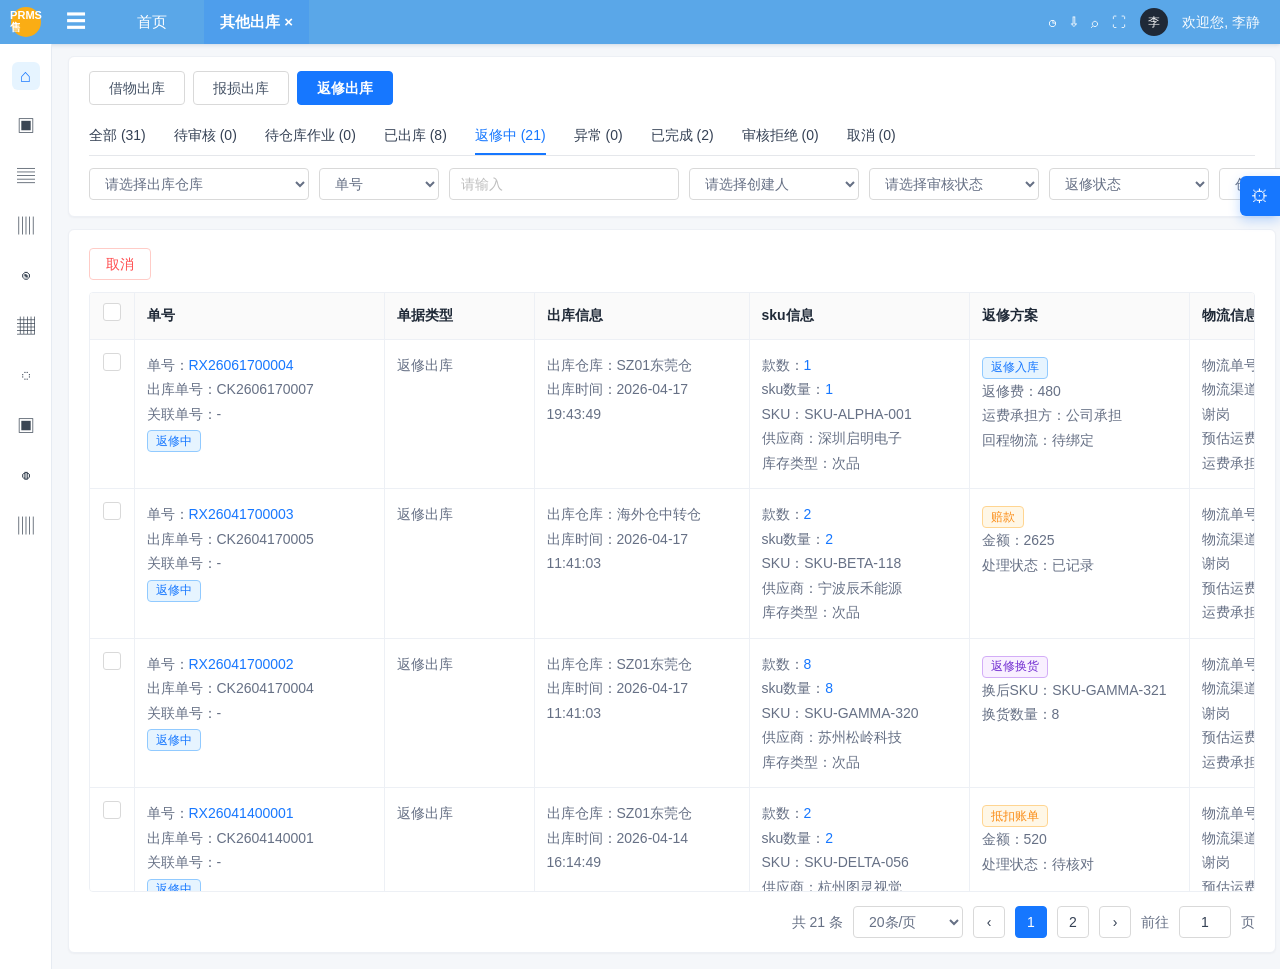
==== commit ee10cef6: "update repair outbound compensation accounting rule" ====
--- a/other-outbound-repair/index.html
+++ b/other-outbound-repair/index.html
@@ -782,9 +782,9 @@
               </select>
             </div>
             <div class="form-item">
-              <label class="required">对账状态</label>
+              <label class="required">状态</label>
               <select class="select" id="refundStatus">
-                <option>已付款</option>
+                <option>已记录</option>
                 <option>待核对</option>
               </select>
             </div>
@@ -865,7 +865,7 @@
     rows.forEach(row => {
       const feeMap = {
         RX26061700004: { repairFee: '480', freightAmount: '120', freightBearer: '公司承担' },
-        RX26041700003: { solution: '赔款', settlementType: '赔款', settlementStatus: '已付款', repairFee: '0', freightAmount: '80', freightBearer: '供应商承担', refundAmount: '2625' },
+        RX26041700003: { solution: '赔款', settlementType: '赔款', settlementStatus: '已记录', repairFee: '0', freightAmount: '80', freightBearer: '供应商承担', refundAmount: '2625' },
         RX26041700002: { repairFee: '680', freightAmount: '160', freightBearer: '公司承担' },
         RX26041400001: { solution: '抵扣账单', settlementType: '抵扣账单', settlementStatus: '待核对', repairFee: '0', freightAmount: '60', freightBearer: '供应商承担', refundAmount: '520' },
         RX26041000002: { repairFee: '300', freightAmount: '90', freightBearer: '公司承担' },
@@ -882,7 +882,7 @@
           ? `<button class="action-link" data-action="bind-logistics" data-index="${index}">绑定物流单</button><br>`
           : '';
         const solutionDetail = row.solution === '赔款' || row.solution === '抵扣账单'
-          ? `金额：${row.refundAmount || '-'}<br>对账状态：${row.settlementStatus || (row.solution === '赔款' ? '已付款' : '待核对')}`
+          ? `金额：${row.refundAmount || '-'}<br>处理状态：${row.settlementStatus || (row.solution === '赔款' ? '已记录' : '待核对')}`
           : row.solution === '返修换货'
             ? `换后SKU：${row.exchangeSku || '-'}<br>换货数量：${row.exchangeQty || '-'}`
             : `返修费：${row.repairFee || 0}<br>运费承担方：${row.freightBearer || '-'}<br>回程物流：${row.returnLogistics || '待绑定'}`;
@@ -944,7 +944,7 @@
       const refundStatus = document.getElementById('refundStatus');
       if (type === '赔款') {
         refundMethod.value = '赔款';
-        refundStatus.value = '已付款';
+        refundStatus.value = '已记录';
       }
       if (type === '抵扣账单') {
         refundMethod.value = '抵扣账单';
@@ -963,7 +963,7 @@
         return;
       }
       if (type === '赔款') {
-        preview.innerHTML = `将生成供应商对账单明细数据，金额 <strong>${amount}</strong>，状态 <strong>已付款</strong>。`;
+        preview.innerHTML = `仅记录供应商赔款金额 <strong>${amount}</strong>，不生成供应商对账数据。`;
         return;
       }
       preview.innerHTML = '';
@@ -1027,7 +1027,7 @@
     document.getElementById('refundMethod').addEventListener('change', () => {
       const method = document.getElementById('refundMethod').value;
       document.getElementById('schemeType').value = method;
-      document.getElementById('refundStatus').value = method === '抵扣账单' ? '待核对' : '已付款';
+      document.getElementById('refundStatus').value = method === '抵扣账单' ? '待核对' : '已记录';
       switchSchemeSections();
     });
     document.getElementById('saveLogistics').addEventListener('click', () => {
@@ -1050,7 +1050,7 @@
       row.exchangeQty = document.getElementById('exchangeQty').value;
       closeModal('schemeModal');
       renderRows();
-      showToast(row.solution === '抵扣账单' ? '方案已保存，供应商对账单数据待核对' : row.solution === '赔款' ? '方案已保存，供应商对账明细已付款' : '返修方案已保存');
+      showToast(row.solution === '抵扣账单' ? '方案已保存，供应商对账单数据待核对' : row.solution === '赔款' ? '方案已保存，供应商赔款金额已记录' : '返修方案已保存');
     });
   </script>
 </body>
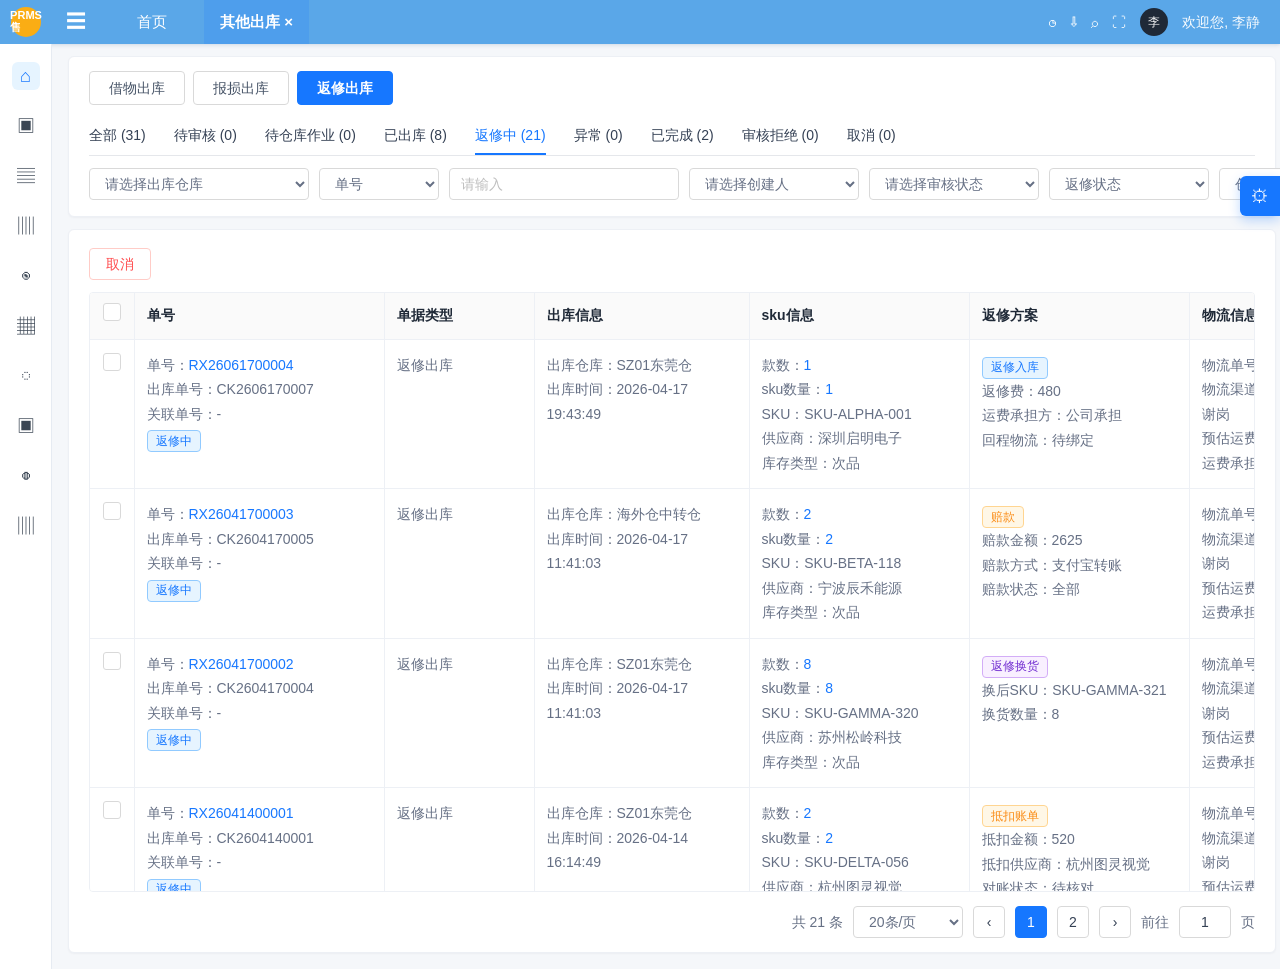
==== commit 6b4fcb5d: "Update repair outbound settlement prototype" ====
--- a/other-outbound-repair/index.html
+++ b/other-outbound-repair/index.html
@@ -760,73 +760,60 @@
         </div>
 
         <div class="form-section hidden" id="refundSection">
-          <p class="section-title">赔款 / 抵扣账单信息</p>
-          <div class="refund-line">
+          <p class="section-title" id="settlementSectionTitle">赔款信息</p>
+          <div id="compensationFields">
+            <div class="refund-line">
+              <div class="form-item">
+                <label class="required">赔款金额</label>
+                <input class="input" id="refundAmount" type="number" min="0" placeholder="请输入赔款金额" />
+              </div>
+              <div class="form-item">
+                <label>流水</label>
+                <input class="input" id="refundSerialNo" placeholder="请输入流水号" />
+              </div>
+              <button class="btn" title="删除">⌫</button>
+            </div>
+            <span class="add-refund">⊕ 添加赔款</span>
+            <div class="form-grid three">
+              <div class="form-item">
+                <label class="required">赔款方式</label>
+                <select class="select" id="refundMethod">
+                  <option>支付宝转账</option>
+                  <option>银行卡转账</option>
+                </select>
+              </div>
+              <div class="form-item">
+                <label class="required">赔款状态</label>
+                <select class="select" id="refundStatus">
+                  <option>部分</option>
+                  <option>全部</option>
+                </select>
+              </div>
+              <div class="form-item">
+                <label>实际退款金额</label>
+                <input class="input" id="actualRefundAmount" value="0" disabled />
+              </div>
+              <div class="form-item">
+                <label>凭证</label>
+                <div class="upload-row">
+                  <div class="upload-hint">jpg,jpeg,png</div>
+                  <div class="upload-box">
+                    <span class="upload-icon">☁</span>
+                    <span>点击上传图片</span>
+                  </div>
+                </div>
+              </div>
+            </div>
+          </div>
+          <div class="form-grid hidden" id="deductFields">
             <div class="form-item">
-              <label class="required">金额</label>
-              <input class="input" id="refundAmount" placeholder="请输入赔款或抵扣金额" />
+              <label class="required">抵扣金额</label>
+              <input class="input" id="deductAmount" type="number" min="0" placeholder="请输入抵扣金额" />
             </div>
             <div class="form-item">
-              <label>流水号</label>
-              <input class="input" id="refundSerialNo" placeholder="请输入流水号" />
-            </div>
-            <button class="btn" title="删除">⌫</button>
-          </div>
-          <span class="add-refund">⊕ 添加金额记录</span>
-          <div class="form-grid three">
-            <div class="form-item">
-              <label class="required">处理方式</label>
-              <select class="select" id="refundMethod">
-                <option>赔款</option>
-                <option>抵扣账单</option>
-              </select>
+              <label>抵扣供应商</label>
+              <input class="input" id="deductSupplier" disabled />
             </div>
-            <div class="form-item">
-              <label class="required">状态</label>
-              <select class="select" id="refundStatus">
-                <option>已记录</option>
-                <option>待核对</option>
-              </select>
-            </div>
-            <div class="form-item">
-              <label>实际确认金额</label>
-              <input class="input" id="actualRefundAmount" value="0" disabled />
-            </div>
-            <div class="form-item">
-              <label>坏账金额</label>
-              <input class="input" id="badDebtAmount" value="2625" disabled />
-            </div>
-            <div class="form-item">
-              <label>坏账原因</label>
-              <select class="select" id="badDebtReason">
-                <option>请选择坏账原因</option>
-                <option>供应商拒赔</option>
-                <option>返修成本过高</option>
-                <option>商品无法修复</option>
-              </select>
-            </div>
-            <div class="form-item">
-              <label class="required">对应单据类型</label>
-              <select class="select" id="relatedDocType">
-                <option>采购退货单</option>
-                <option>供应商对账单</option>
-                <option>供应商索赔单</option>
-              </select>
-            </div>
-            <div class="form-item">
-              <label class="required">对应单号</label>
-              <input class="input" id="relatedDocNo" placeholder="请输入对应单号" />
-            </div>
-            <div class="form-item">
-              <label>凭证</label>
-              <div class="upload-row">
-                <div class="upload-hint">jpg,jpeg,png</div>
-                <div class="upload-box">
-                  <span class="upload-icon">☁</span>
-                  <span>点击上传图片</span>
-                </div>
-              </div>
-            </div>
           </div>
           <div class="settlement-card" id="settlementPreview"></div>
         </div>
@@ -856,7 +843,7 @@
     let currentRowIndex = 0;
     const rows = [
       { no:'RX26061700004', out:'CK2606170007', warehouse:'SZ01东莞仓', time:'2026-04-17 19:43:49', style:1, qty:1, sku:'SKU-ALPHA-001', vendor:'深圳启明电子', status:'返修中', solution:'返修入库', returnLogistics:'', logistics:'773416468912182', channel:'国内线下-申通快递-谢岗', receiver:'张晶', phone:'18975537514', address:'中国广东省深圳市龙岗区金鸿德电商产业园C栋5楼（前台收）', create:'2026-04-17 15:22:49', update:'2026-04-21 11:02:38' },
-      { no:'RX26041700003', out:'CK2604170005', warehouse:'海外仓中转仓', time:'2026-04-17 11:41:03', style:2, qty:2, sku:'SKU-BETA-118', vendor:'宁波辰禾能源', status:'返修中', solution:'赔款', relatedDocNo:'CGTH2604170003', refundAmount:'2625', logistics:'773416385726759', channel:'国内线下-申通快递-谢岗', receiver:'张晶', phone:'18975537514', address:'中国广东省深圳市龙岗区金鸿德电商产业园C栋5楼（前台收）', create:'2026-04-17 10:35:21', update:'2026-04-21 11:02:34' },
+      { no:'RX26041700003', out:'CK2604170005', warehouse:'海外仓中转仓', time:'2026-04-17 11:41:03', style:2, qty:2, sku:'SKU-BETA-118', vendor:'宁波辰禾能源', status:'返修中', solution:'赔款', refundAmount:'2625', logistics:'773416385726759', channel:'国内线下-申通快递-谢岗', receiver:'张晶', phone:'18975537514', address:'中国广东省深圳市龙岗区金鸿德电商产业园C栋5楼（前台收）', create:'2026-04-17 10:35:21', update:'2026-04-21 11:02:34' },
       { no:'RX26041700002', out:'CK2604170004', warehouse:'SZ01东莞仓', time:'2026-04-17 11:41:03', style:8, qty:8, sku:'SKU-GAMMA-320', vendor:'苏州松岭科技', status:'返修中', solution:'返修换货', exchangeSku:'SKU-GAMMA-321', exchangeQty:8, logistics:'773416385726759', channel:'国内线下-申通快递-谢岗', receiver:'张晶', phone:'18975537514', address:'中国广东省深圳市龙岗区金鸿德电商产业园C栋5楼（前台收）', create:'2026-04-17 10:34:25', update:'2026-04-21 11:01:52' },
       { no:'RX26041400001', out:'CK2604140001', warehouse:'SZ01东莞仓', time:'2026-04-14 16:14:49', style:2, qty:2, sku:'SKU-DELTA-056', vendor:'杭州图灵视觉', status:'返修中', solution:'返修入库', returnLogistics:'SF2604148891', logistics:'773415920201178', channel:'国内线下-申通快递-谢岗', receiver:'张晶', phone:'18975537514', address:'中国广东省深圳市龙岗区金鸿德电商产业园C栋5楼（前台收）', create:'2026-04-14 10:41:06', update:'2026-04-21 11:01:48' },
       { no:'RX26041000002', out:'CK2604100002', warehouse:'SZ01东莞仓', time:'2026-04-10 18:46:37', style:2, qty:2, sku:'SKU-EPS-205', vendor:'东莞锐鑫电子', status:'返修中', solution:'返修入库', returnLogistics:'', logistics:'773415281422994', channel:'淘宝-申通（谢岗）', receiver:'张晶', phone:'18975537514', address:'中国广东省深圳市龙岗区金鸿德电商产业园C栋5楼（前台收）', create:'2026-04-10 11:07:04', update:'2026-04-17 09:48:53' }
@@ -865,7 +852,7 @@
     rows.forEach(row => {
       const feeMap = {
         RX26061700004: { repairFee: '480', freightAmount: '120', freightBearer: '公司承担' },
-        RX26041700003: { solution: '赔款', settlementType: '赔款', settlementStatus: '已记录', repairFee: '0', freightAmount: '80', freightBearer: '供应商承担', refundAmount: '2625' },
+        RX26041700003: { solution: '赔款', settlementType: '赔款', compensationMethod: '支付宝转账', settlementStatus: '全部', repairFee: '0', freightAmount: '80', freightBearer: '供应商承担', refundAmount: '2625', refundSerialNo: 'ZFB202604170003' },
         RX26041700002: { repairFee: '680', freightAmount: '160', freightBearer: '公司承担' },
         RX26041400001: { solution: '抵扣账单', settlementType: '抵扣账单', settlementStatus: '待核对', repairFee: '0', freightAmount: '60', freightBearer: '供应商承担', refundAmount: '520' },
         RX26041000002: { repairFee: '300', freightAmount: '90', freightBearer: '公司承担' },
@@ -881,11 +868,13 @@
         const logisticsAction = row.solution === '返修入库'
           ? `<button class="action-link" data-action="bind-logistics" data-index="${index}">绑定物流单</button><br>`
           : '';
-        const solutionDetail = row.solution === '赔款' || row.solution === '抵扣账单'
-          ? `金额：${row.refundAmount || '-'}<br>处理状态：${row.settlementStatus || (row.solution === '赔款' ? '已记录' : '待核对')}`
-          : row.solution === '返修换货'
-            ? `换后SKU：${row.exchangeSku || '-'}<br>换货数量：${row.exchangeQty || '-'}`
-            : `返修费：${row.repairFee || 0}<br>运费承担方：${row.freightBearer || '-'}<br>回程物流：${row.returnLogistics || '待绑定'}`;
+        const solutionDetail = row.solution === '赔款'
+          ? `赔款金额：${row.refundAmount || '-'}<br>赔款方式：${row.compensationMethod || '-'}<br>赔款状态：${row.settlementStatus || '-'}`
+          : row.solution === '抵扣账单'
+            ? `抵扣金额：${row.refundAmount || '-'}<br>抵扣供应商：${row.vendor}<br>对账状态：${row.settlementStatus || '待核对'}`
+            : row.solution === '返修换货'
+              ? `换后SKU：${row.exchangeSku || '-'}<br>换货数量：${row.exchangeQty || '-'}`
+              : `返修费：${row.repairFee || 0}<br>运费承担方：${row.freightBearer || '-'}<br>回程物流：${row.returnLogistics || '待绑定'}`;
         return `
           <tr>
             <td class="check-col"><span class="checkbox"></span></td>
@@ -940,15 +929,15 @@
       document.getElementById('repairInboundSection').classList.toggle('hidden', type !== '返修入库');
       document.getElementById('refundSection').classList.toggle('hidden', type !== '赔款' && type !== '抵扣账单');
       document.getElementById('exchangeSection').classList.toggle('hidden', type !== '返修换货');
-      const refundMethod = document.getElementById('refundMethod');
-      const refundStatus = document.getElementById('refundStatus');
+      document.getElementById('compensationFields').classList.toggle('hidden', type !== '赔款');
+      document.getElementById('deductFields').classList.toggle('hidden', type !== '抵扣账单');
+      document.getElementById('settlementSectionTitle').textContent = type === '抵扣账单' ? '抵扣信息' : '赔款信息';
       if (type === '赔款') {
-        refundMethod.value = '赔款';
-        refundStatus.value = '已记录';
+        document.getElementById('actualRefundAmount').value = document.getElementById('refundAmount').value || '0';
       }
       if (type === '抵扣账单') {
-        refundMethod.value = '抵扣账单';
-        refundStatus.value = '待核对';
+        document.getElementById('deductAmount').value = document.getElementById('deductAmount').value || document.getElementById('refundAmount').value || '0';
+        document.getElementById('deductSupplier').value = rows[currentRowIndex]?.vendor || '';
       }
       updateSettlementPreview();
     }
@@ -959,11 +948,14 @@
       const type = document.getElementById('schemeType').value;
       const amount = document.getElementById('refundAmount').value || '0';
       if (type === '抵扣账单') {
-        preview.innerHTML = `将生成供应商对账单数据，金额 <strong>${amount}</strong>，状态 <strong>待核对</strong>。`;
+        const deductAmount = document.getElementById('deductAmount').value || amount;
+        const supplier = document.getElementById('deductSupplier').value || '-';
+        preview.innerHTML = `将生成供应商对账单数据，抵扣金额 <strong>${deductAmount}</strong>，抵扣供应商 <strong>${supplier}</strong>，状态 <strong>待核对</strong>。`;
         return;
       }
       if (type === '赔款') {
-        preview.innerHTML = `仅记录供应商赔款金额 <strong>${amount}</strong>，不生成供应商对账数据。`;
+        document.getElementById('actualRefundAmount').value = amount;
+        preview.innerHTML = `记录赔款金额 <strong>${amount}</strong>，赔款方式 <strong>${document.getElementById('refundMethod').value}</strong>，赔款状态 <strong>${document.getElementById('refundStatus').value}</strong>。`;
         return;
       }
       preview.innerHTML = '';
@@ -988,9 +980,12 @@
       document.getElementById('freightAmount').value = row.freightAmount || 0;
       document.getElementById('freightBearer').value = row.freightBearer || '公司承担';
       document.getElementById('refundAmount').value = row.refundAmount || '';
-      document.getElementById('refundMethod').value = row.settlementType || (row.solution === '抵扣账单' ? '抵扣账单' : '赔款');
-      document.getElementById('refundStatus').value = row.settlementStatus || (row.solution === '抵扣账单' ? '待核对' : '已付款');
-      document.getElementById('relatedDocNo').value = row.relatedDocNo || '';
+      document.getElementById('refundSerialNo').value = row.refundSerialNo || '';
+      document.getElementById('refundMethod').value = row.compensationMethod || '支付宝转账';
+      document.getElementById('refundStatus').value = row.solution === '赔款' ? (row.settlementStatus || '部分') : '部分';
+      document.getElementById('actualRefundAmount').value = row.refundAmount || '0';
+      document.getElementById('deductAmount').value = row.refundAmount || '';
+      document.getElementById('deductSupplier').value = row.vendor;
       document.getElementById('exchangeSku').value = row.exchangeSku || '';
       document.getElementById('exchangeQty').value = row.exchangeQty || row.qty;
       switchSchemeSections();
@@ -1021,14 +1016,13 @@
       if (action === 'edit-scheme') openScheme(index);
       if (action === 'view') showToast('打开查看详情');
       if (action === 'log') showToast('打开操作日志');
-    });
+    });
     document.getElementById('schemeType').addEventListener('change', switchSchemeSections);
     document.getElementById('refundAmount').addEventListener('input', updateSettlementPreview);
+    document.getElementById('deductAmount').addEventListener('input', updateSettlementPreview);
+    document.getElementById('refundStatus').addEventListener('change', updateSettlementPreview);
     document.getElementById('refundMethod').addEventListener('change', () => {
-      const method = document.getElementById('refundMethod').value;
-      document.getElementById('schemeType').value = method;
-      document.getElementById('refundStatus').value = method === '抵扣账单' ? '待核对' : '已记录';
-      switchSchemeSections();
+      updateSettlementPreview();
     });
     document.getElementById('saveLogistics').addEventListener('click', () => {
       rows[currentRowIndex].returnLogistics = document.getElementById('logisticsNo').value || '待绑定';
@@ -1042,10 +1036,11 @@
       row.repairFee = document.getElementById('repairFee').value || '0';
       row.freightAmount = document.getElementById('freightAmount').value || '0';
       row.freightBearer = document.getElementById('freightBearer').value;
-      row.refundAmount = document.getElementById('refundAmount').value;
-      row.settlementType = document.getElementById('refundMethod').value;
-      row.settlementStatus = document.getElementById('refundStatus').value;
-      row.relatedDocNo = document.getElementById('relatedDocNo').value;
+      row.refundAmount = row.solution === '抵扣账单' ? document.getElementById('deductAmount').value : document.getElementById('refundAmount').value;
+      row.settlementType = row.solution;
+      row.compensationMethod = document.getElementById('refundMethod').value;
+      row.settlementStatus = row.solution === '抵扣账单' ? '待核对' : document.getElementById('refundStatus').value;
+      row.refundSerialNo = document.getElementById('refundSerialNo').value;
       row.exchangeSku = document.getElementById('exchangeSku').value;
       row.exchangeQty = document.getElementById('exchangeQty').value;
       closeModal('schemeModal');
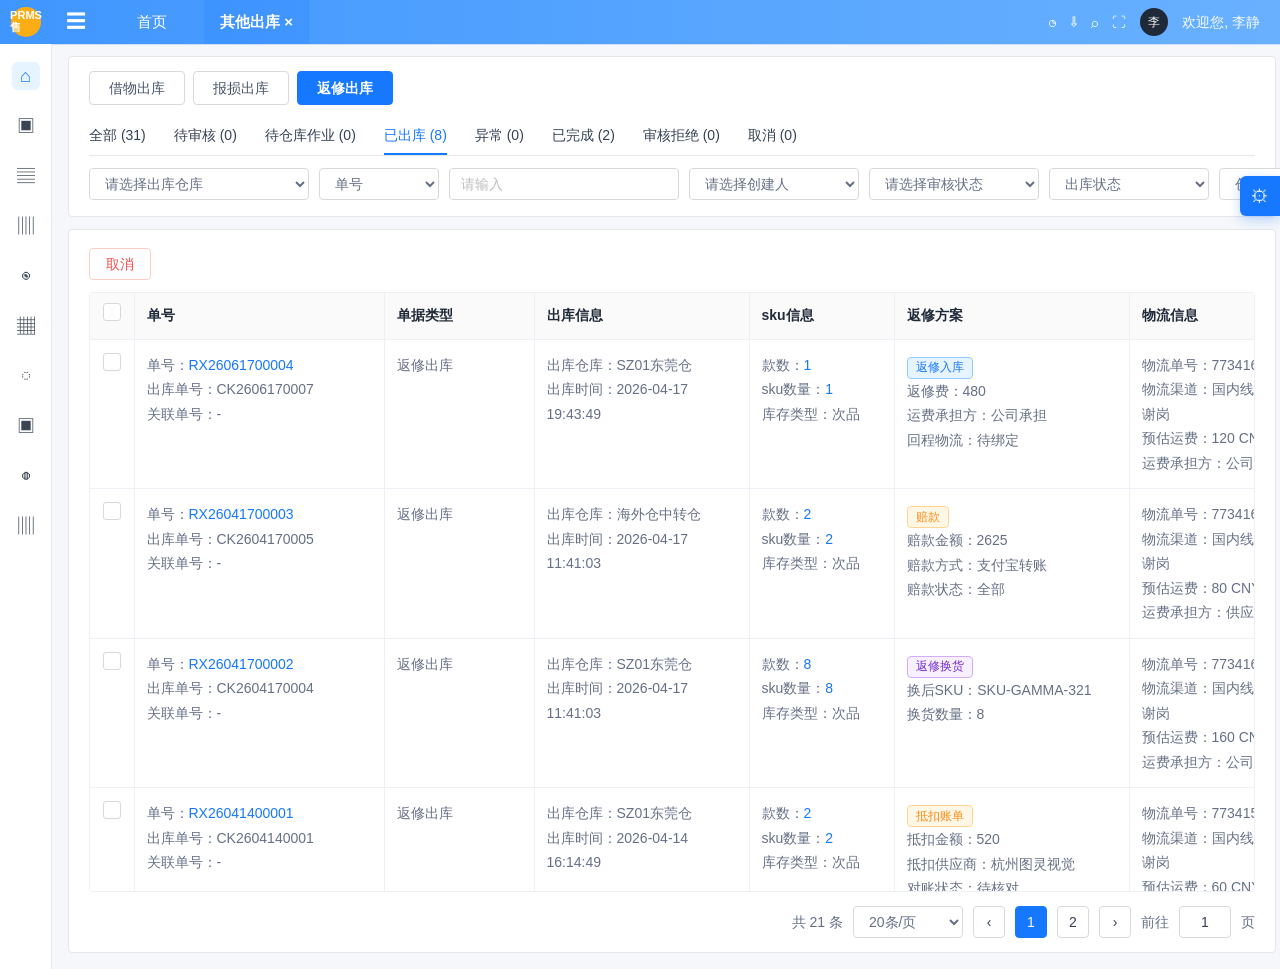
==== commit 86289e3d: "Polish repair outbound list and detail UI" ====
--- a/other-outbound-repair/index.html
+++ b/other-outbound-repair/index.html
@@ -16,7 +16,7 @@
       --border: #d9d9d9;
       --line: #edf0f5;
       --bg: #f5f7fa;
-      --header: #5aa7e8;
+      --header: #4096ff;
     }
     * { box-sizing: border-box; }
     body {
@@ -30,11 +30,11 @@
     button, input, select { font: inherit; }
     .topbar {
       height: 44px;
-      background: var(--header);
+      background: linear-gradient(90deg, #4096ff 0%, #69b1ff 100%);
       color: #fff;
       display: flex;
       align-items: center;
-      box-shadow: 0 1px 4px rgba(31, 74, 120, .18);
+      box-shadow: 0 1px 0 rgba(22, 119, 255, .18);
     }
     .brand {
       width: 52px;
@@ -131,9 +131,9 @@
     }
     .card {
       background: #fff;
-      border-radius: 6px;
-      box-shadow: 0 1px 2px rgba(16, 24, 40, .04);
-      border: 1px solid var(--line);
+      border-radius: 4px;
+      box-shadow: none;
+      border: 1px solid #e5e7eb;
     }
     .filter-card {
       padding: 14px 20px 16px;
@@ -282,7 +282,7 @@
     }
     table {
       width: 100%;
-      min-width: 1920px;
+      min-width: 1780px;
       border-collapse: collapse;
       table-layout: fixed;
     }
@@ -311,8 +311,8 @@
     .order-col { width: 250px; }
     .type-col { width: 150px; }
     .warehouse-col { width: 215px; }
-    .sku-col { width: 220px; }
-    .solution-col { width: 220px; }
+    .sku-col { width: 145px; }
+    .solution-col { width: 235px; }
     .logistics-col { width: 225px; }
     .receiver-col { width: 260px; }
     .other-col { width: 210px; }
@@ -429,7 +429,8 @@
       flex-direction: column;
       overflow: hidden;
     }
-    .modal.wide { width: 980px; }
+    .modal.wide { width: 980px; }
+    .modal.detail { width: 1120px; }
     .modal-header {
       height: 56px;
       padding: 0 24px;
@@ -525,14 +526,49 @@
       align-items: end;
       margin-bottom: 10px;
     }
-    .add-refund {
-      color: var(--primary);
-      cursor: pointer;
-      display: inline-flex;
-      align-items: center;
-      gap: 6px;
-      margin: 4px 0 16px 50%;
-    }
+    .add-refund {
+      color: var(--primary);
+      cursor: pointer;
+      display: inline-flex;
+      align-items: center;
+      gap: 6px;
+      margin: 4px 0 16px 50%;
+    }
+    .detail-summary {
+      display: grid;
+      grid-template-columns: repeat(3, minmax(0, 1fr));
+      gap: 12px 28px;
+      margin-bottom: 18px;
+      color: #475467;
+    }
+    .detail-summary span {
+      color: #667085;
+      margin-right: 6px;
+    }
+    .detail-table {
+      width: 100%;
+      min-width: 0;
+      table-layout: fixed;
+      border: 1px solid var(--line);
+      border-radius: 4px;
+      overflow: hidden;
+    }
+    .detail-table th,
+    .detail-table td {
+      padding: 14px 12px;
+      text-align: center;
+      vertical-align: middle;
+    }
+    .detail-table th:first-child,
+    .detail-table td:first-child {
+      width: 80px;
+    }
+    .detail-table .select {
+      display: inline-flex;
+      width: 280px;
+      align-items: center;
+      justify-content: center;
+    }
     .toast {
       position: fixed;
       top: 62px;
@@ -592,13 +628,12 @@
 
         <div class="state-tabs">
           <div class="state-tab">全部 (31)</div>
-          <div class="state-tab">待审核 (0)</div>
-          <div class="state-tab">待仓库作业 (0)</div>
-          <div class="state-tab">已出库 (8)</div>
-          <div class="state-tab active">返修中 (21)</div>
-          <div class="state-tab">异常 (0)</div>
-          <div class="state-tab">已完成 (2)</div>
-          <div class="state-tab">审核拒绝 (0)</div>
+          <div class="state-tab">待审核 (0)</div>
+          <div class="state-tab">待仓库作业 (0)</div>
+          <div class="state-tab active">已出库 (8)</div>
+          <div class="state-tab">异常 (0)</div>
+          <div class="state-tab">已完成 (2)</div>
+          <div class="state-tab">审核拒绝 (0)</div>
           <div class="state-tab">取消 (0)</div>
         </div>
 
@@ -608,7 +643,7 @@
           <input class="input" placeholder="请输入" />
           <select class="select"><option>请选择创建人</option><option>张晶</option><option>李静</option></select>
           <select class="select"><option>请选择审核状态</option><option>待审核</option><option>审核通过</option></select>
-          <select class="select"><option>返修状态</option><option>返修中</option><option>已完成</option><option>异常</option></select>
+          <select class="select"><option>出库状态</option><option>待仓库作业</option><option>已出库</option><option>异常</option><option>已完成</option></select>
           <select class="select"><option>创建时间</option><option>更新时间</option></select>
           <div class="date-range"><input placeholder="开始日期" /><span>-</span><input placeholder="结束日期" /></div>
           <button class="btn primary">搜索</button>
@@ -659,7 +694,7 @@
   <div class="setting-float">⚙</div>
   <div class="toast" id="toast">已保存</div>
 
-  <div class="modal-mask" id="logisticsModal">
+  <div class="modal-mask" id="logisticsModal">
     <div class="modal">
       <div class="modal-header">
         <span>绑定物流单</span>
@@ -694,10 +729,44 @@
         <button class="btn" data-close="logisticsModal">取消</button>
         <button class="btn primary" id="saveLogistics">保存</button>
       </div>
-    </div>
-  </div>
-
-  <div class="modal-mask" id="schemeModal">
+    </div>
+  </div>
+
+  <div class="modal-mask" id="detailModal">
+    <div class="modal detail">
+      <div class="modal-header">
+        <span>查看</span>
+        <button class="modal-close" data-close="detailModal">×</button>
+      </div>
+      <div class="modal-body">
+        <div class="detail-summary">
+          <div><span>单据类型：</span>返修出库</div>
+          <div><span>出库仓库：</span><strong id="detailWarehouse">-</strong></div>
+          <div><span>供应商：</span><strong id="detailVendor">-</strong></div>
+          <div><span>审核负责人：</span>朱丽洁</div>
+          <div><span>责任部门：</span>产品开发中心-工业开发部</div>
+          <div><span>库存类型：</span>次品</div>
+          <div style="grid-column:1 / -1"><span>备注：</span><strong id="detailRemark">供应商返修出库，仓库按单拣货出库。</strong></div>
+        </div>
+        <table class="detail-table">
+          <thead>
+            <tr>
+              <th>序号</th>
+              <th>SKU</th>
+              <th>采购单</th>
+              <th>申请数量</th>
+            </tr>
+          </thead>
+          <tbody id="detailSkuBody"></tbody>
+        </table>
+      </div>
+      <div class="modal-footer">
+        <button class="btn primary" data-close="detailModal">关闭</button>
+      </div>
+    </div>
+  </div>
+
+  <div class="modal-mask" id="schemeModal">
     <div class="modal wide">
       <div class="modal-header">
         <span>编辑返修方案</span>
@@ -842,11 +911,11 @@
   <script>
     let currentRowIndex = 0;
     const rows = [
-      { no:'RX26061700004', out:'CK2606170007', warehouse:'SZ01东莞仓', time:'2026-04-17 19:43:49', style:1, qty:1, sku:'SKU-ALPHA-001', vendor:'深圳启明电子', status:'返修中', solution:'返修入库', returnLogistics:'', logistics:'773416468912182', channel:'国内线下-申通快递-谢岗', receiver:'张晶', phone:'18975537514', address:'中国广东省深圳市龙岗区金鸿德电商产业园C栋5楼（前台收）', create:'2026-04-17 15:22:49', update:'2026-04-21 11:02:38' },
-      { no:'RX26041700003', out:'CK2604170005', warehouse:'海外仓中转仓', time:'2026-04-17 11:41:03', style:2, qty:2, sku:'SKU-BETA-118', vendor:'宁波辰禾能源', status:'返修中', solution:'赔款', refundAmount:'2625', logistics:'773416385726759', channel:'国内线下-申通快递-谢岗', receiver:'张晶', phone:'18975537514', address:'中国广东省深圳市龙岗区金鸿德电商产业园C栋5楼（前台收）', create:'2026-04-17 10:35:21', update:'2026-04-21 11:02:34' },
-      { no:'RX26041700002', out:'CK2604170004', warehouse:'SZ01东莞仓', time:'2026-04-17 11:41:03', style:8, qty:8, sku:'SKU-GAMMA-320', vendor:'苏州松岭科技', status:'返修中', solution:'返修换货', exchangeSku:'SKU-GAMMA-321', exchangeQty:8, logistics:'773416385726759', channel:'国内线下-申通快递-谢岗', receiver:'张晶', phone:'18975537514', address:'中国广东省深圳市龙岗区金鸿德电商产业园C栋5楼（前台收）', create:'2026-04-17 10:34:25', update:'2026-04-21 11:01:52' },
-      { no:'RX26041400001', out:'CK2604140001', warehouse:'SZ01东莞仓', time:'2026-04-14 16:14:49', style:2, qty:2, sku:'SKU-DELTA-056', vendor:'杭州图灵视觉', status:'返修中', solution:'返修入库', returnLogistics:'SF2604148891', logistics:'773415920201178', channel:'国内线下-申通快递-谢岗', receiver:'张晶', phone:'18975537514', address:'中国广东省深圳市龙岗区金鸿德电商产业园C栋5楼（前台收）', create:'2026-04-14 10:41:06', update:'2026-04-21 11:01:48' },
-      { no:'RX26041000002', out:'CK2604100002', warehouse:'SZ01东莞仓', time:'2026-04-10 18:46:37', style:2, qty:2, sku:'SKU-EPS-205', vendor:'东莞锐鑫电子', status:'返修中', solution:'返修入库', returnLogistics:'', logistics:'773415281422994', channel:'淘宝-申通（谢岗）', receiver:'张晶', phone:'18975537514', address:'中国广东省深圳市龙岗区金鸿德电商产业园C栋5楼（前台收）', create:'2026-04-10 11:07:04', update:'2026-04-17 09:48:53' }
+      { no:'RX26061700004', out:'CK2606170007', warehouse:'SZ01东莞仓', time:'2026-04-17 19:43:49', style:1, qty:1, sku:'SKU-ALPHA-001', vendor:'深圳启明电子', status:'已出库', solution:'返修入库', returnLogistics:'', logistics:'773416468912182', channel:'国内线下-申通快递-谢岗', receiver:'张晶', phone:'18975537514', address:'中国广东省深圳市龙岗区金鸿德电商产业园C栋5楼（前台收）', create:'2026-04-17 15:22:49', update:'2026-04-21 11:02:38' },
+      { no:'RX26041700003', out:'CK2604170005', warehouse:'海外仓中转仓', time:'2026-04-17 11:41:03', style:2, qty:2, sku:'SKU-BETA-118', vendor:'宁波辰禾能源', status:'已出库', solution:'赔款', refundAmount:'2625', logistics:'773416385726759', channel:'国内线下-申通快递-谢岗', receiver:'张晶', phone:'18975537514', address:'中国广东省深圳市龙岗区金鸿德电商产业园C栋5楼（前台收）', create:'2026-04-17 10:35:21', update:'2026-04-21 11:02:34' },
+      { no:'RX26041700002', out:'CK2604170004', warehouse:'SZ01东莞仓', time:'2026-04-17 11:41:03', style:8, qty:8, sku:'SKU-GAMMA-320', vendor:'苏州松岭科技', status:'已出库', solution:'返修换货', exchangeSku:'SKU-GAMMA-321', exchangeQty:8, logistics:'773416385726759', channel:'国内线下-申通快递-谢岗', receiver:'张晶', phone:'18975537514', address:'中国广东省深圳市龙岗区金鸿德电商产业园C栋5楼（前台收）', create:'2026-04-17 10:34:25', update:'2026-04-21 11:01:52' },
+      { no:'RX26041400001', out:'CK2604140001', warehouse:'SZ01东莞仓', time:'2026-04-14 16:14:49', style:2, qty:2, sku:'SKU-DELTA-056', vendor:'杭州图灵视觉', status:'已出库', solution:'返修入库', returnLogistics:'SF2604148891', logistics:'773415920201178', channel:'国内线下-申通快递-谢岗', receiver:'张晶', phone:'18975537514', address:'中国广东省深圳市龙岗区金鸿德电商产业园C栋5楼（前台收）', create:'2026-04-14 10:41:06', update:'2026-04-21 11:01:48' },
+      { no:'RX26041000002', out:'CK2604100002', warehouse:'SZ01东莞仓', time:'2026-04-10 18:46:37', style:2, qty:2, sku:'SKU-EPS-205', vendor:'东莞锐鑫电子', status:'已出库', solution:'返修入库', returnLogistics:'', logistics:'773415281422994', channel:'淘宝-申通（谢岗）', receiver:'张晶', phone:'18975537514', address:'中国广东省深圳市龙岗区金鸿德电商产业园C栋5楼（前台收）', create:'2026-04-10 11:07:04', update:'2026-04-17 09:48:53' }
     ];
 
     rows.forEach(row => {
@@ -878,21 +947,18 @@
         return `
           <tr>
             <td class="check-col"><span class="checkbox"></span></td>
-            <td>
-              单号：<a class="link">${row.no}</a><br>
-              出库单号：${row.out}<br>
-              关联单号：-<br>
-              <span class="status-tag">${row.status}</span>
-            </td>
+            <td>
+              单号：<a class="link" data-action="view" data-index="${index}">${row.no}</a><br>
+              出库单号：${row.out}<br>
+              关联单号：-
+            </td>
             <td>返修出库</td>
             <td>出库仓库：${row.warehouse}<br>出库时间：${row.time}</td>
-            <td>
-              款数：<a class="link">${row.style}</a><br>
-              sku数量：<a class="link">${row.qty}</a><br>
-              SKU：${row.sku}<br>
-              供应商：${row.vendor}<br>
-              库存类型：次品
-            </td>
+            <td>
+              款数：<a class="link">${row.style}</a><br>
+              sku数量：<a class="link">${row.qty}</a><br>
+              库存类型：次品
+            </td>
             <td><span class="solution-tag ${solutionClass(row.solution)}">${row.solution}</span><br>${solutionDetail}</td>
             <td>物流单号：${row.logistics}<br>物流渠道：${row.channel}<br>预估运费：${row.freightAmount || '-'} CNY<br>运费承担方：${row.freightBearer || '-'}</td>
             <td>收件人：${row.receiver}<br>收件电话：${row.phone}<br>收件人地址：${row.address}</td>
@@ -960,10 +1026,33 @@
       }
       preview.innerHTML = '';
     }
-
-    function openLogistics(index) {
-      currentRowIndex = Number(index);
-      const row = rows[currentRowIndex];
+
+    function openDetail(index) {
+      currentRowIndex = Number(index);
+      const row = rows[currentRowIndex];
+      const skuRows = Array.from({ length: Math.min(Number(row.style) || 1, 4) }, (_, itemIndex) => {
+        const sku = itemIndex === 0 ? row.sku : `${row.sku}-${String(itemIndex + 1).padStart(2, '0')}`;
+        const qty = itemIndex === 0 ? row.qty : 1;
+        const purchaseNo = `PO${row.out.replace(/\D/g, '').slice(0, 10)}-${String(itemIndex + 1).padStart(2, '0')}`;
+        return `
+          <tr>
+            <td>${itemIndex + 1}</td>
+            <td>${sku}</td>
+            <td><span class="select">${purchaseNo}</span></td>
+            <td>${qty}</td>
+          </tr>
+        `;
+      }).join('');
+      document.getElementById('detailWarehouse').textContent = row.warehouse;
+      document.getElementById('detailVendor').textContent = row.vendor;
+      document.getElementById('detailRemark').textContent = `供应商 ${row.vendor} 返修出库，共 ${row.style} 个 SKU，${row.qty} 件次品，处理方案为 ${row.solution}。`;
+      document.getElementById('detailSkuBody').innerHTML = skuRows;
+      openModal('detailModal');
+    }
+
+    function openLogistics(index) {
+      currentRowIndex = Number(index);
+      const row = rows[currentRowIndex];
       document.getElementById('logisticsOrderNo').value = row.no;
       document.getElementById('logisticsVendor').value = row.vendor;
       document.getElementById('logisticsNo').value = row.returnLogistics || '';
@@ -1010,12 +1099,12 @@
       const target = event.target;
       const closeId = target.dataset && target.dataset.close;
       if (closeId) closeModal(closeId);
-      if (!target.dataset || !target.dataset.action) return;
-      const { action, index } = target.dataset;
-      if (action === 'bind-logistics') openLogistics(index);
-      if (action === 'edit-scheme') openScheme(index);
-      if (action === 'view') showToast('打开查看详情');
-      if (action === 'log') showToast('打开操作日志');
+      if (!target.dataset || !target.dataset.action) return;
+      const { action, index } = target.dataset;
+      if (action === 'bind-logistics') openLogistics(index);
+      if (action === 'edit-scheme') openScheme(index);
+      if (action === 'view') openDetail(index);
+      if (action === 'log') showToast('打开操作日志');
     });
     document.getElementById('schemeType').addEventListener('change', switchSchemeSections);
     document.getElementById('refundAmount').addEventListener('input', updateSettlementPreview);
@@ -1050,3 +1139,4 @@
   </script>
 </body>
 </html>
+
